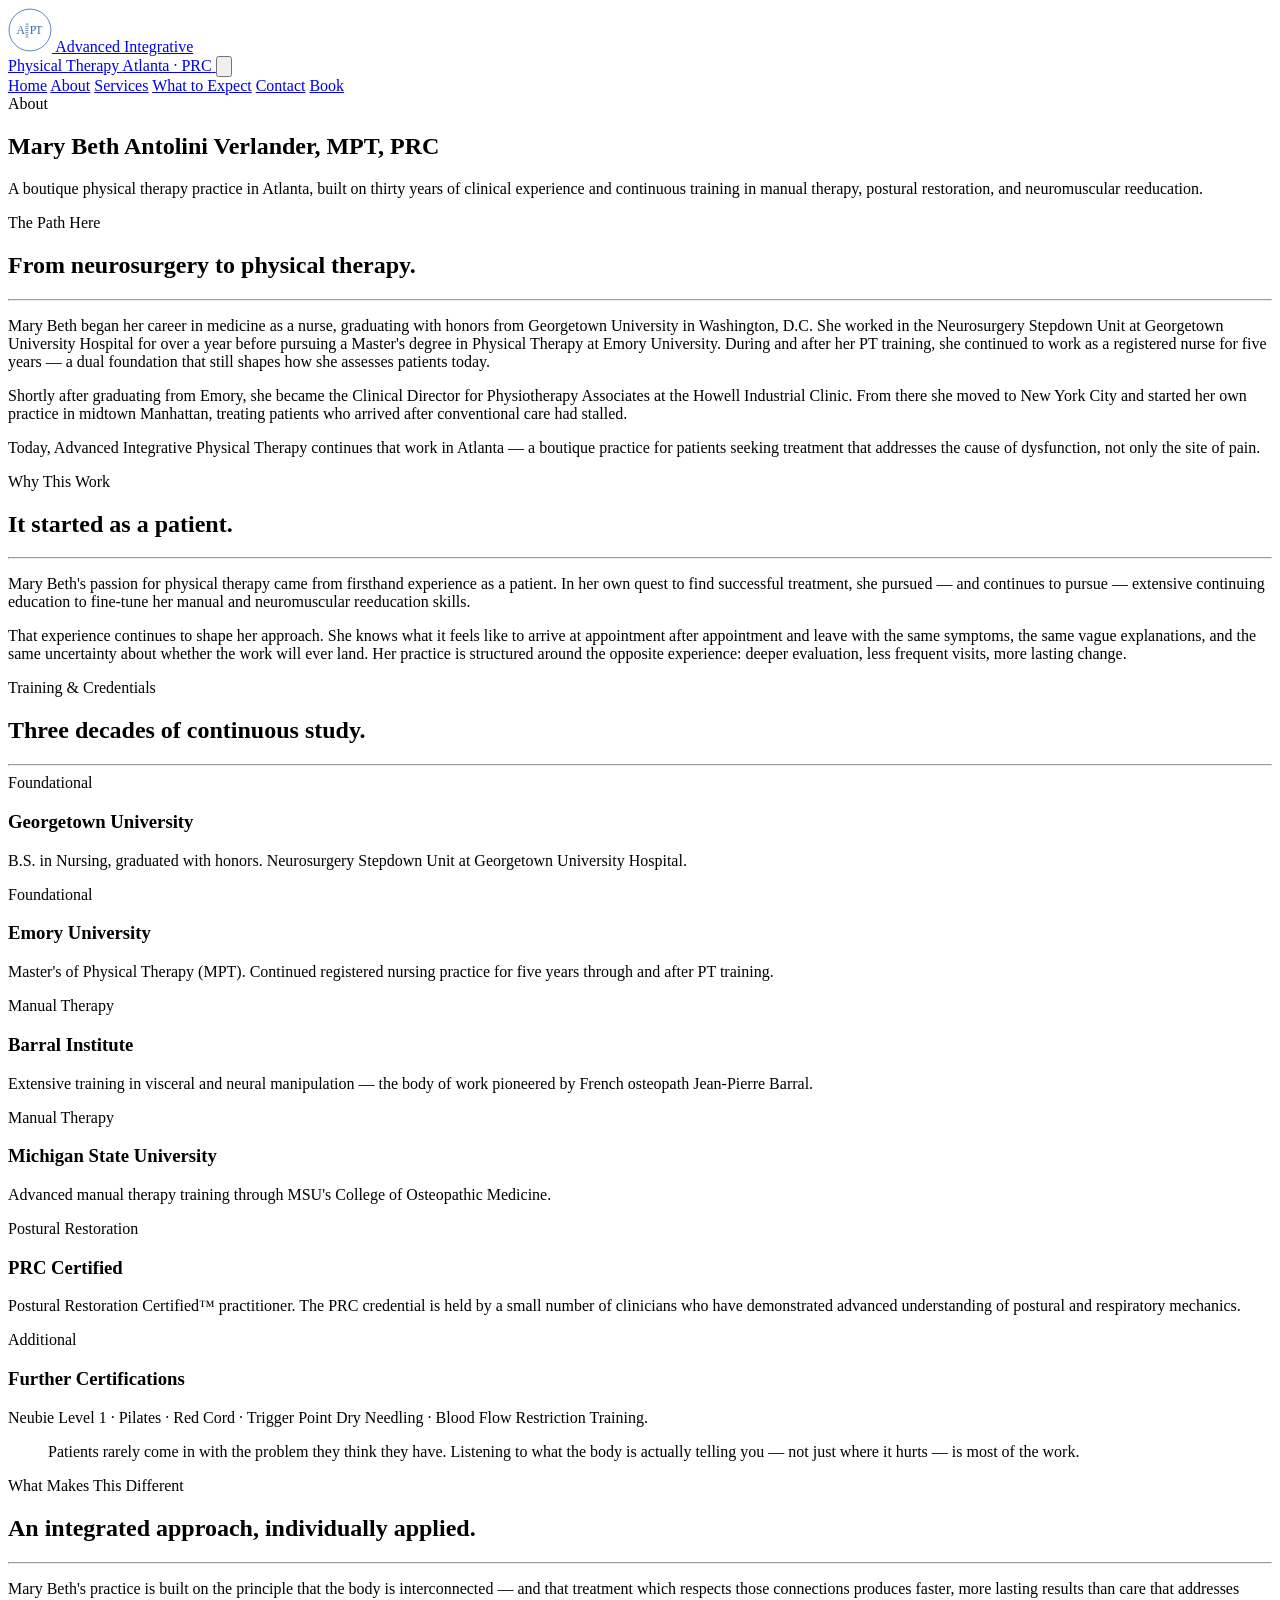
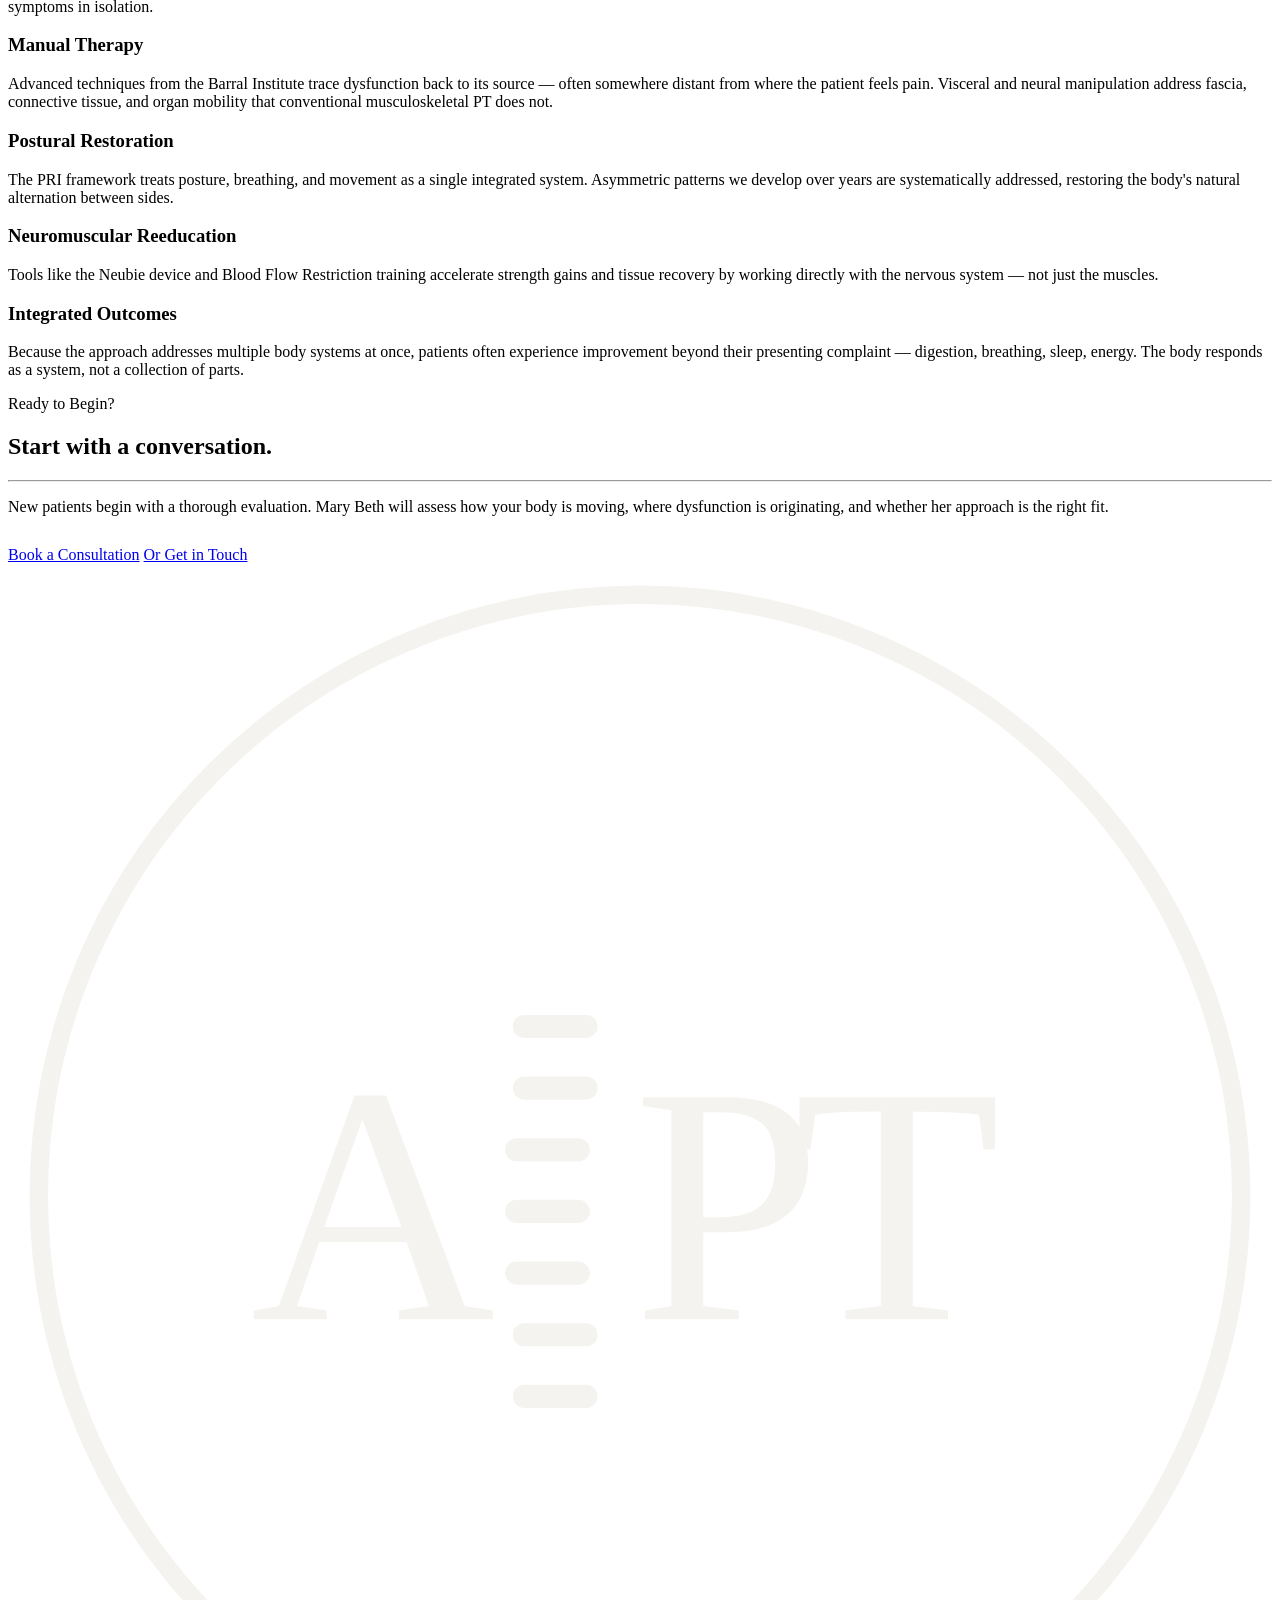
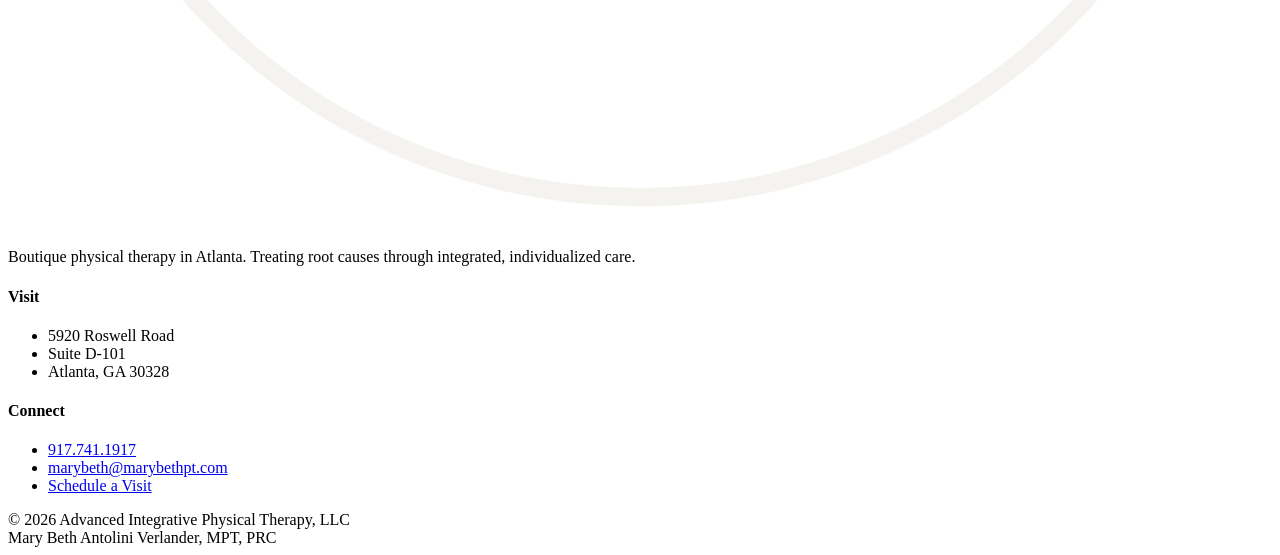
==== about.html @ 0714cc98 "Add files via upload" ====
<!DOCTYPE html>
<html lang="en">
<head>
<meta charset="UTF-8">
<meta name="viewport" content="width=device-width, initial-scale=1">
<title>About Mary Beth Antolini Verlander, MPT, PRC | Advanced Integrative Physical Therapy</title>
<meta name="description" content="Three decades of practice integrating manual therapy from the Barral Institute, Postural Restoration certification, and a foundation in neurosurgery nursing.">
<link rel="stylesheet" href="css/style.css">
<link rel="icon" type="image/svg+xml" href="images/favicon.svg">
</head>
<body>

<!-- ============ SHARED HEADER ============ -->
<header class="site-header">
  <div class="container">
    <a href="index.html" class="logo" aria-label="Advanced Integrative Physical Therapy — Home">
      <svg width="44" height="44" viewBox="0 0 82 82" xmlns="http://www.w3.org/2000/svg" aria-hidden="true">
        <circle cx="41" cy="41" r="39" fill="none" stroke="#3a6ea5" stroke-width="1.5"/>
        <text x="24" y="49" text-anchor="middle" font-family="Spectral, serif" font-size="22" font-weight="500" fill="#3a6ea5" letter-spacing="0.03em">A</text>
        <g stroke="#3a6ea5" stroke-width="1.5" stroke-linecap="round" fill="none">
          <line x1="33.5" y1="30" x2="37.5" y2="30"/>
          <line x1="33.5" y1="34" x2="37.5" y2="34"/>
          <line x1="33" y1="38" x2="37" y2="38"/>
          <line x1="33" y1="42" x2="37" y2="42"/>
          <line x1="33" y1="46" x2="37" y2="46"/>
          <line x1="33.5" y1="50" x2="37.5" y2="50"/>
          <line x1="33.5" y1="54" x2="37.5" y2="54"/>
        </g>
        <text x="47" y="49" text-anchor="middle" font-family="Spectral, serif" font-size="22" font-weight="500" fill="#3a6ea5" letter-spacing="0.03em">P</text>
        <text x="58" y="49" text-anchor="middle" font-family="Spectral, serif" font-size="22" font-weight="500" fill="#3a6ea5" letter-spacing="0.03em">T</text>
      </svg>
      <span class="logo-text">
        Advanced Integrative<br>Physical Therapy
        <span class="sub">Atlanta · PRC</span>
      </span>
    </a>
    <button class="mobile-nav-toggle" aria-label="Toggle menu">
      <svg viewBox="0 0 24 24" fill="none" stroke="currentColor" stroke-width="1.5"><path d="M4 7h16M4 12h16M4 17h16"/></svg>
    </button>
    <nav class="site-nav">
      <a href="index.html">Home</a>
      <a href="about.html" class="current">About</a>
      <a href="services.html">Services</a>
      <a href="what-to-expect.html">What to Expect</a>
      <a href="contact.html">Contact</a>
      <a href="#" class="btn-book">Book</a>
    </nav>
  </div>
</header>
<!-- ============ END HEADER ============ -->

<main>

  <!-- PAGE HEADER -->
  <section class="page-header">
    <div class="container">
      <span class="eyebrow">About</span>
      <h1>Mary Beth Antolini Verlander, MPT, PRC</h1>
      <p class="lede">A boutique physical therapy practice in Atlanta, built on thirty years of clinical experience and continuous training in manual therapy, postural restoration, and neuromuscular reeducation.</p>
    </div>
  </section>

  <!-- THE STORY -->
  <section>
    <div class="container">
      <div class="two-col-narrow reveal">
        <div>
          <span class="eyebrow">The Path Here</span>
          <h2>From neurosurgery to physical therapy.</h2>
          <hr class="rule">
        </div>
        <div>
          <p>Mary Beth began her career in medicine as a nurse, graduating with honors from Georgetown University in Washington, D.C. She worked in the Neurosurgery Stepdown Unit at Georgetown University Hospital for over a year before pursuing a Master's degree in Physical Therapy at Emory University. During and after her PT training, she continued to work as a registered nurse for five years — a dual foundation that still shapes how she assesses patients today.</p>
          <p>Shortly after graduating from Emory, she became the Clinical Director for Physiotherapy Associates at the Howell Industrial Clinic. From there she moved to New York City and started her own practice in midtown Manhattan, treating patients who arrived after conventional care had stalled.</p>
          <p>Today, Advanced Integrative Physical Therapy continues that work in Atlanta — a boutique practice for patients seeking treatment that addresses the cause of dysfunction, not only the site of pain.</p>
        </div>
      </div>
    </div>
  </section>

  <!-- WHY THIS PRACTICE -->
  <section class="section-warm">
    <div class="container">
      <div class="two-col-narrow reveal">
        <div>
          <span class="eyebrow">Why This Work</span>
          <h2>It started as a patient.</h2>
          <hr class="rule">
        </div>
        <div>
          <p>Mary Beth's passion for physical therapy came from firsthand experience as a patient. In her own quest to find successful treatment, she pursued — and continues to pursue — extensive continuing education to fine-tune her manual and neuromuscular reeducation skills.</p>
          <p>That experience continues to shape her approach. She knows what it feels like to arrive at appointment after appointment and leave with the same symptoms, the same vague explanations, and the same uncertainty about whether the work will ever land. Her practice is structured around the opposite experience: deeper evaluation, less frequent visits, more lasting change.</p>
        </div>
      </div>
    </div>
  </section>

  <!-- TRAINING & CREDENTIALS -->
  <section>
    <div class="container">
      <div class="section-header reveal">
        <span class="eyebrow">Training &amp; Credentials</span>
        <h2>Three decades of continuous study.</h2>
        <hr class="rule rule-center">
      </div>

      <div class="cards-grid">
        <div class="card reveal">
          <span class="eyebrow">Foundational</span>
          <h3>Georgetown University</h3>
          <p>B.S. in Nursing, graduated with honors. Neurosurgery Stepdown Unit at Georgetown University Hospital.</p>
        </div>
        <div class="card reveal">
          <span class="eyebrow">Foundational</span>
          <h3>Emory University</h3>
          <p>Master's of Physical Therapy (MPT). Continued registered nursing practice for five years through and after PT training.</p>
        </div>
        <div class="card reveal">
          <span class="eyebrow">Manual Therapy</span>
          <h3>Barral Institute</h3>
          <p>Extensive training in visceral and neural manipulation — the body of work pioneered by French osteopath Jean-Pierre Barral.</p>
        </div>
        <div class="card reveal">
          <span class="eyebrow">Manual Therapy</span>
          <h3>Michigan State University</h3>
          <p>Advanced manual therapy training through MSU's College of Osteopathic Medicine.</p>
        </div>
        <div class="card reveal">
          <span class="eyebrow">Postural Restoration</span>
          <h3>PRC Certified</h3>
          <p>Postural Restoration Certified™ practitioner. The PRC credential is held by a small number of clinicians who have demonstrated advanced understanding of postural and respiratory mechanics.</p>
        </div>
        <div class="card reveal">
          <span class="eyebrow">Additional</span>
          <h3>Further Certifications</h3>
          <p>Neubie Level 1 · Pilates · Red Cord · Trigger Point Dry Needling · Blood Flow Restriction Training.</p>
        </div>
      </div>
    </div>
  </section>

  <!-- PHILOSOPHY -->
  <section class="section-dark">
    <div class="container">
      <blockquote class="pull-quote reveal">
        Patients rarely come in with the problem they think they have. Listening to what the body is actually telling you — not just where it hurts — is most of the work.
      </blockquote>
    </div>
  </section>

  <!-- WHAT MAKES THIS DIFFERENT -->
  <section>
    <div class="container">
      <div class="section-header reveal">
        <span class="eyebrow">What Makes This Different</span>
        <h2>An integrated approach, individually applied.</h2>
        <hr class="rule rule-center">
        <p>Mary Beth's practice is built on the principle that the body is interconnected — and that treatment which respects those connections produces faster, more lasting results than care that addresses symptoms in isolation.</p>
      </div>

      <div class="cards-grid">
        <div class="card reveal">
          <h3>Manual Therapy</h3>
          <p>Advanced techniques from the Barral Institute trace dysfunction back to its source — often somewhere distant from where the patient feels pain. Visceral and neural manipulation address fascia, connective tissue, and organ mobility that conventional musculoskeletal PT does not.</p>
        </div>
        <div class="card reveal">
          <h3>Postural Restoration</h3>
          <p>The PRI framework treats posture, breathing, and movement as a single integrated system. Asymmetric patterns we develop over years are systematically addressed, restoring the body's natural alternation between sides.</p>
        </div>
        <div class="card reveal">
          <h3>Neuromuscular Reeducation</h3>
          <p>Tools like the Neubie device and Blood Flow Restriction training accelerate strength gains and tissue recovery by working directly with the nervous system — not just the muscles.</p>
        </div>
        <div class="card reveal">
          <h3>Integrated Outcomes</h3>
          <p>Because the approach addresses multiple body systems at once, patients often experience improvement beyond their presenting complaint — digestion, breathing, sleep, energy. The body responds as a system, not a collection of parts.</p>
        </div>
      </div>
    </div>
  </section>

  <!-- CTA -->
  <section class="section-warm">
    <div class="container">
      <div class="section-header reveal">
        <span class="eyebrow">Ready to Begin?</span>
        <h2>Start with a conversation.</h2>
        <hr class="rule rule-center">
        <p>New patients begin with a thorough evaluation. Mary Beth will assess how your body is moving, where dysfunction is originating, and whether her approach is the right fit.</p>
        <div class="hero-actions" style="justify-content: center; margin-top: 30px;">
          <a href="#" class="btn-primary">Book a Consultation</a>
          <a href="contact.html" class="btn-secondary">Or Get in Touch</a>
        </div>
      </div>
    </div>
  </section>

</main>

<!-- ============ SHARED FOOTER ============ -->
<footer class="site-footer">
  <div class="container">
    <div class="footer-grid">
      <div class="footer-brand">
        <div class="seal">
          <svg viewBox="0 0 82 82" xmlns="http://www.w3.org/2000/svg" aria-hidden="true">
            <circle cx="41" cy="41" r="39" fill="none" stroke="#f5f3ef" stroke-width="1.2"/>
            <text x="24" y="49" text-anchor="middle" font-family="Spectral, serif" font-size="22" font-weight="500" fill="#f5f3ef" letter-spacing="0.03em">A</text>
            <g stroke="#f5f3ef" stroke-width="1.5" stroke-linecap="round" fill="none">
              <line x1="33.5" y1="30" x2="37.5" y2="30"/>
              <line x1="33.5" y1="34" x2="37.5" y2="34"/>
              <line x1="33" y1="38" x2="37" y2="38"/>
              <line x1="33" y1="42" x2="37" y2="42"/>
              <line x1="33" y1="46" x2="37" y2="46"/>
              <line x1="33.5" y1="50" x2="37.5" y2="50"/>
              <line x1="33.5" y1="54" x2="37.5" y2="54"/>
            </g>
            <text x="47" y="49" text-anchor="middle" font-family="Spectral, serif" font-size="22" font-weight="500" fill="#f5f3ef" letter-spacing="0.03em">P</text>
            <text x="58" y="49" text-anchor="middle" font-family="Spectral, serif" font-size="22" font-weight="500" fill="#f5f3ef" letter-spacing="0.03em">T</text>
          </svg>
        </div>
        <p>Boutique physical therapy in Atlanta. Treating root causes through integrated, individualized care.</p>
      </div>
      <div>
        <h4>Visit</h4>
        <ul>
          <li>5920 Roswell Road</li>
          <li>Suite D-101</li>
          <li>Atlanta, GA 30328</li>
        </ul>
      </div>
      <div>
        <h4>Connect</h4>
        <ul>
          <li><a href="tel:9177411917">917.741.1917</a></li>
          <li><a href="mailto:marybeth@marybethpt.com">marybeth@marybethpt.com</a></li>
          <li><a href="contact.html">Schedule a Visit</a></li>
        </ul>
      </div>
    </div>
    <div class="footer-bottom">
      <div>© <span id="year"></span> Advanced Integrative Physical Therapy, LLC</div>
      <div>Mary Beth Antolini Verlander, MPT, PRC</div>
    </div>
  </div>
</footer>
<!-- ============ END FOOTER ============ -->

<script>document.getElementById('year').textContent = new Date().getFullYear();</script>
<script src="js/main.js"></script>
</body>
</html>
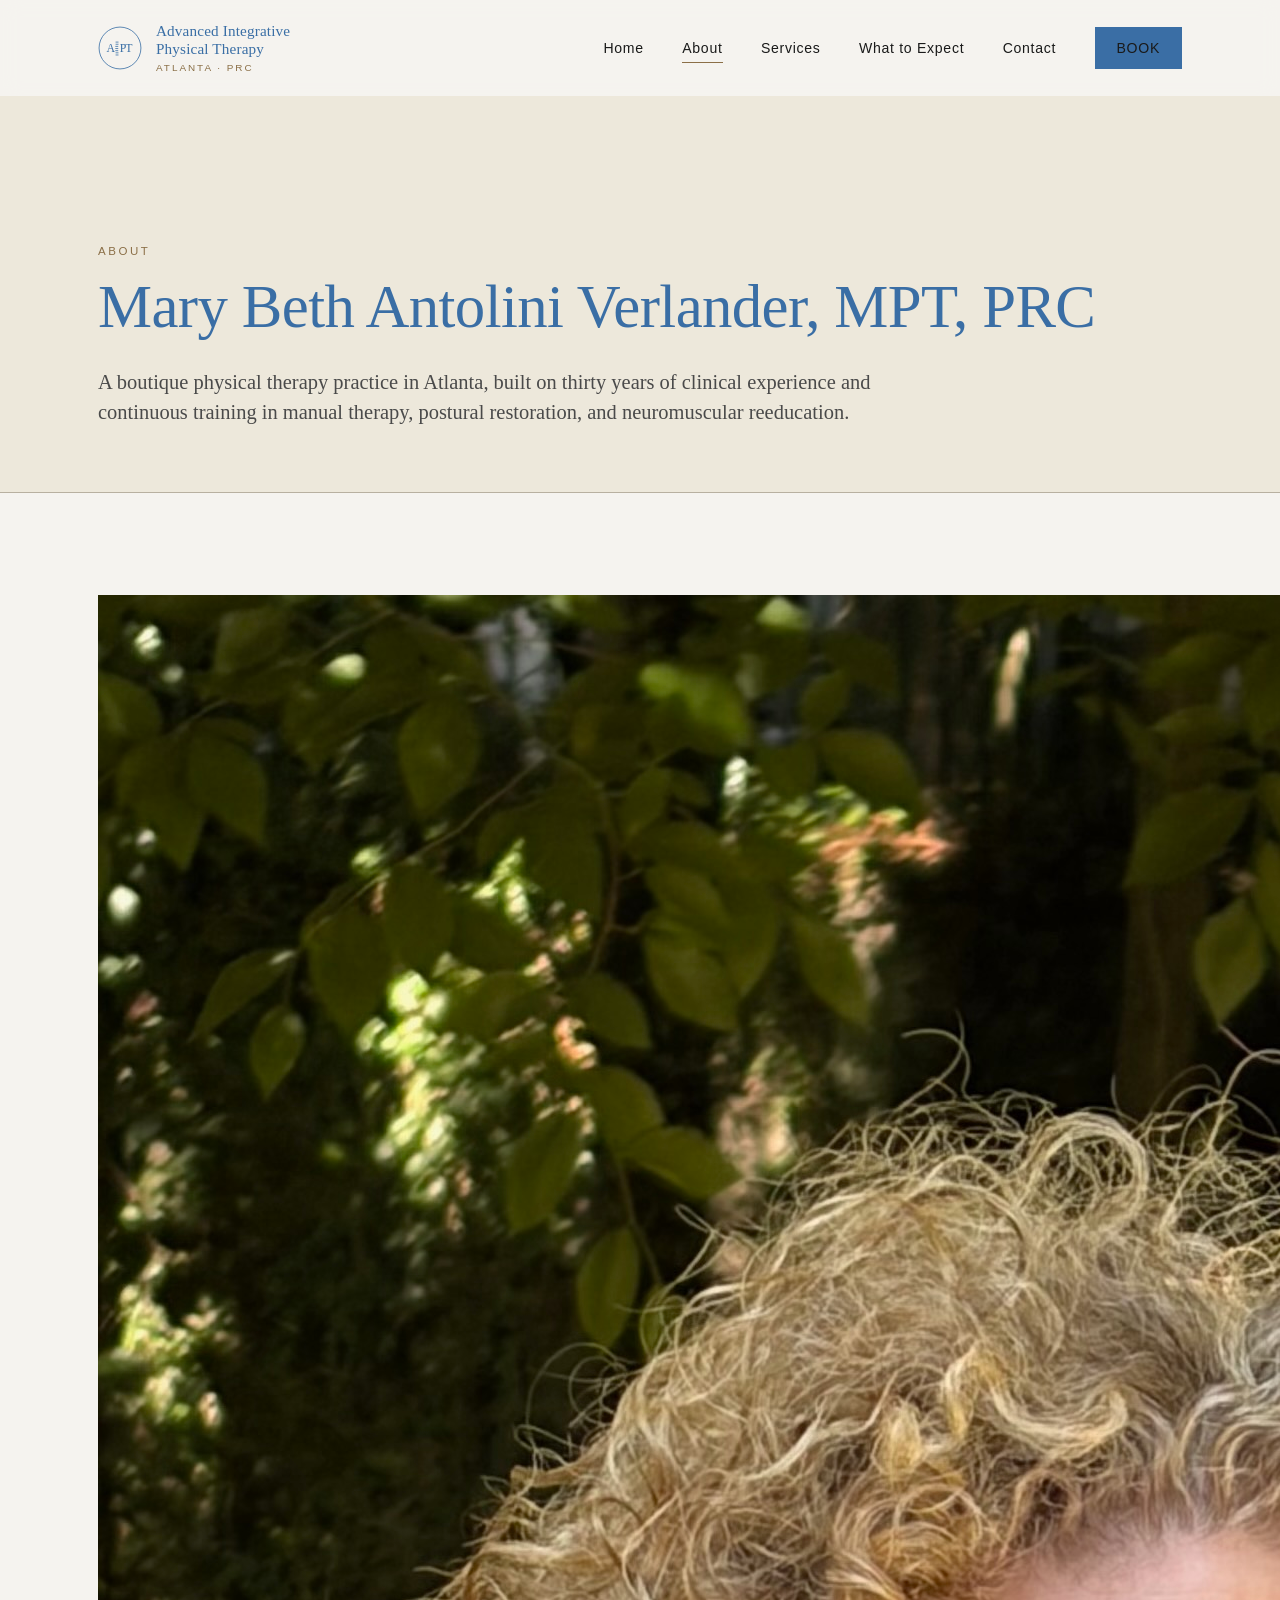
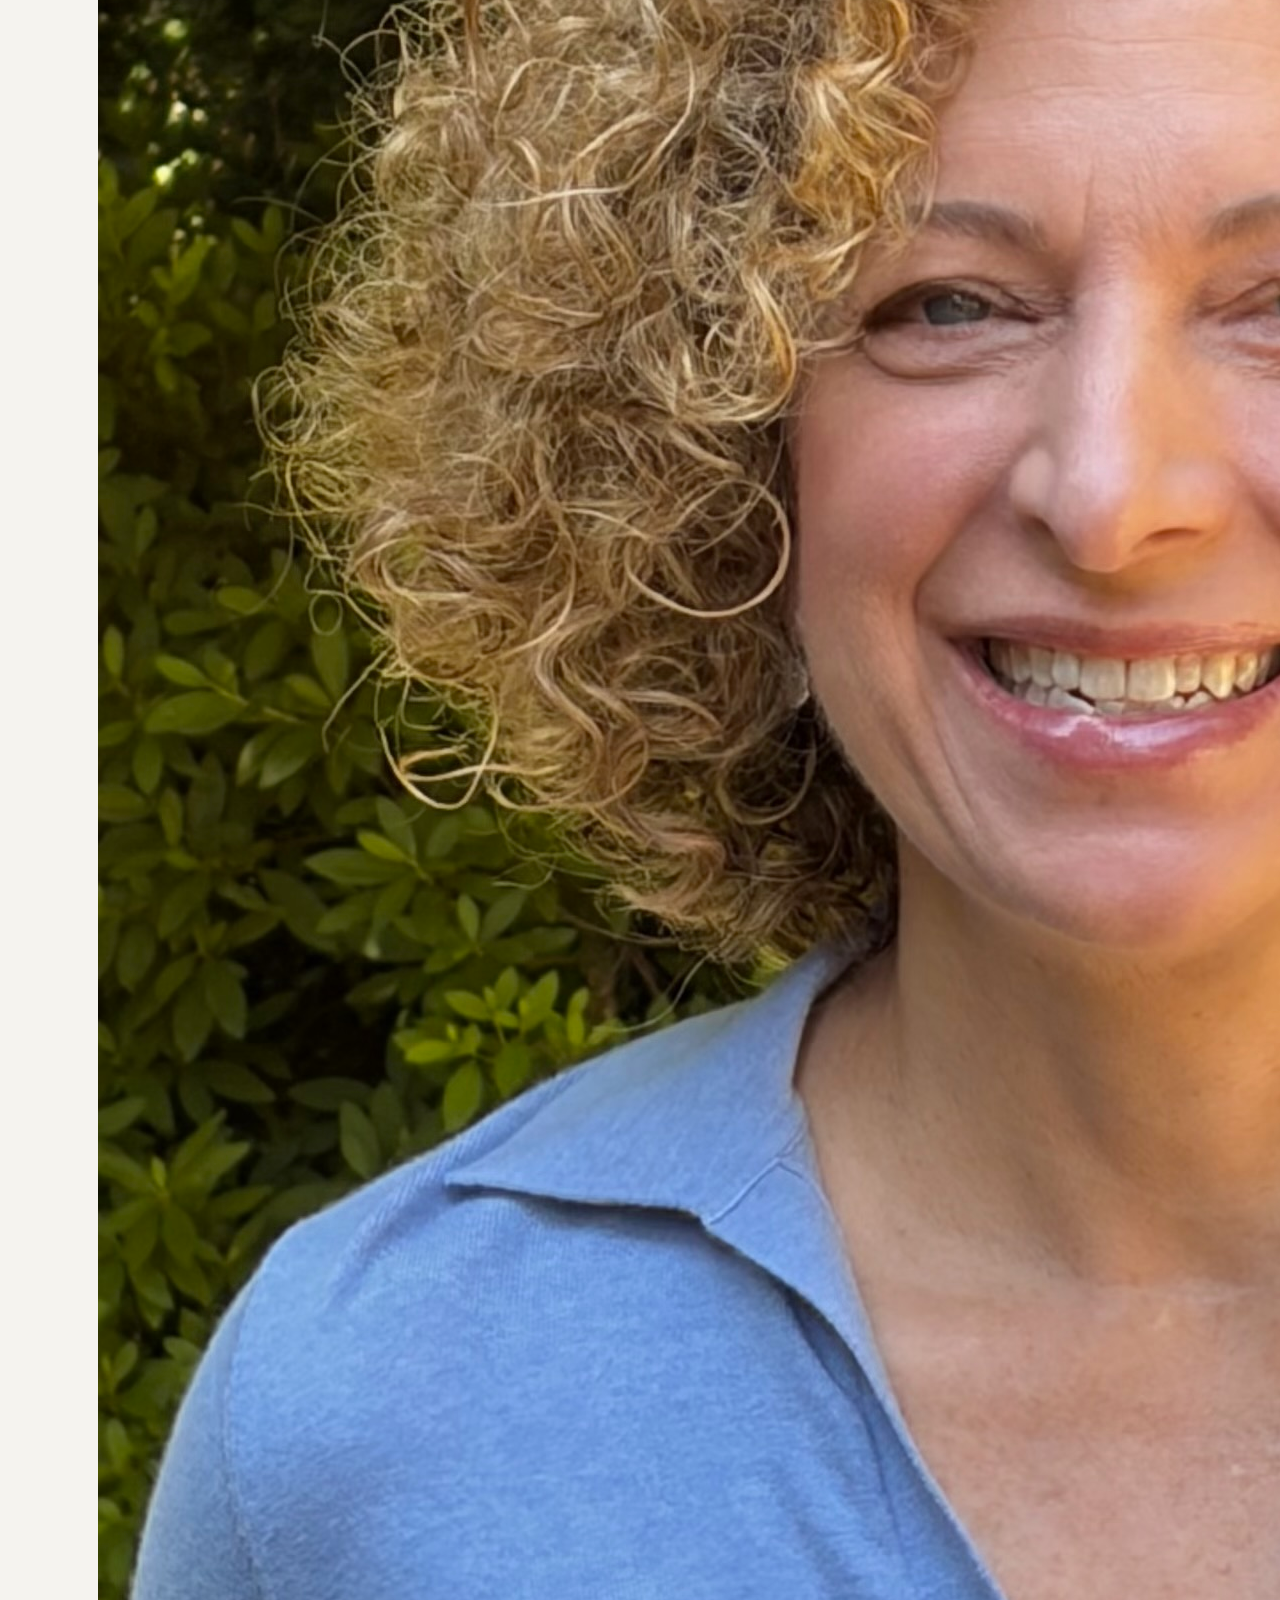
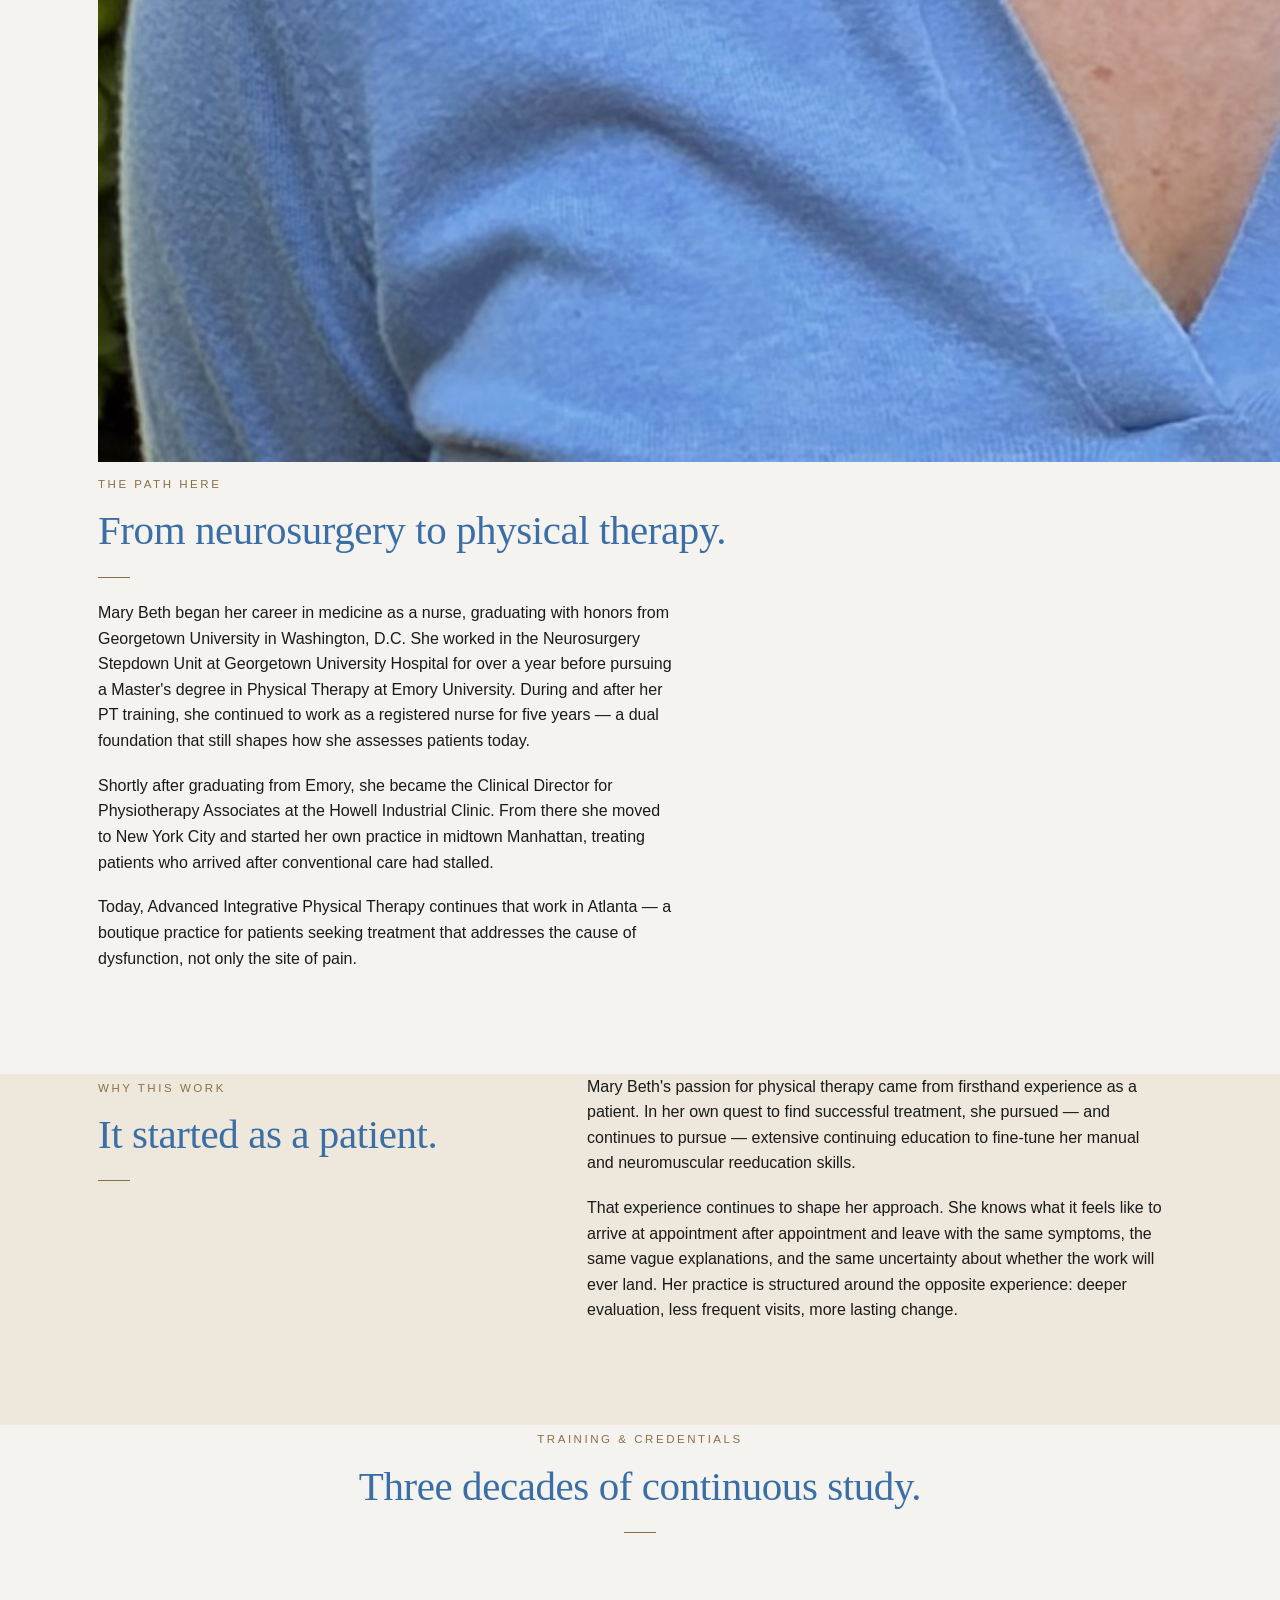
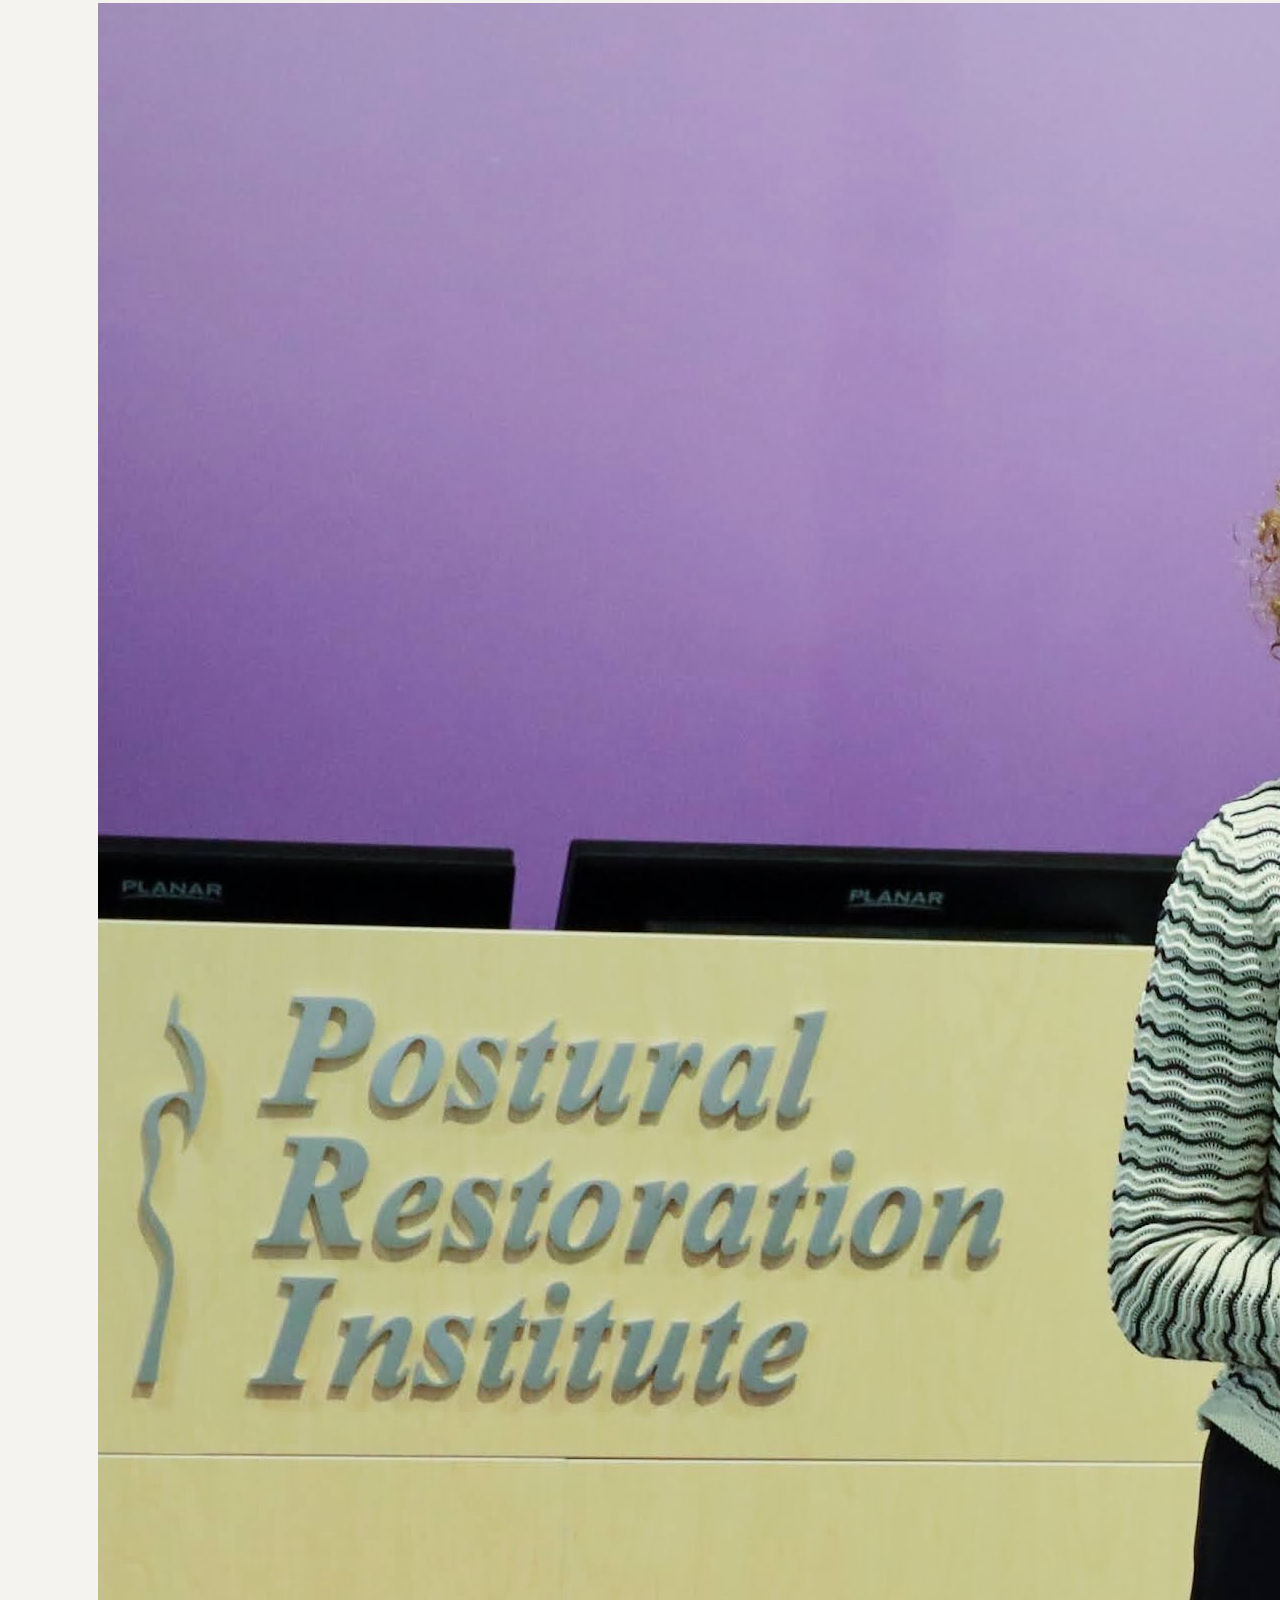
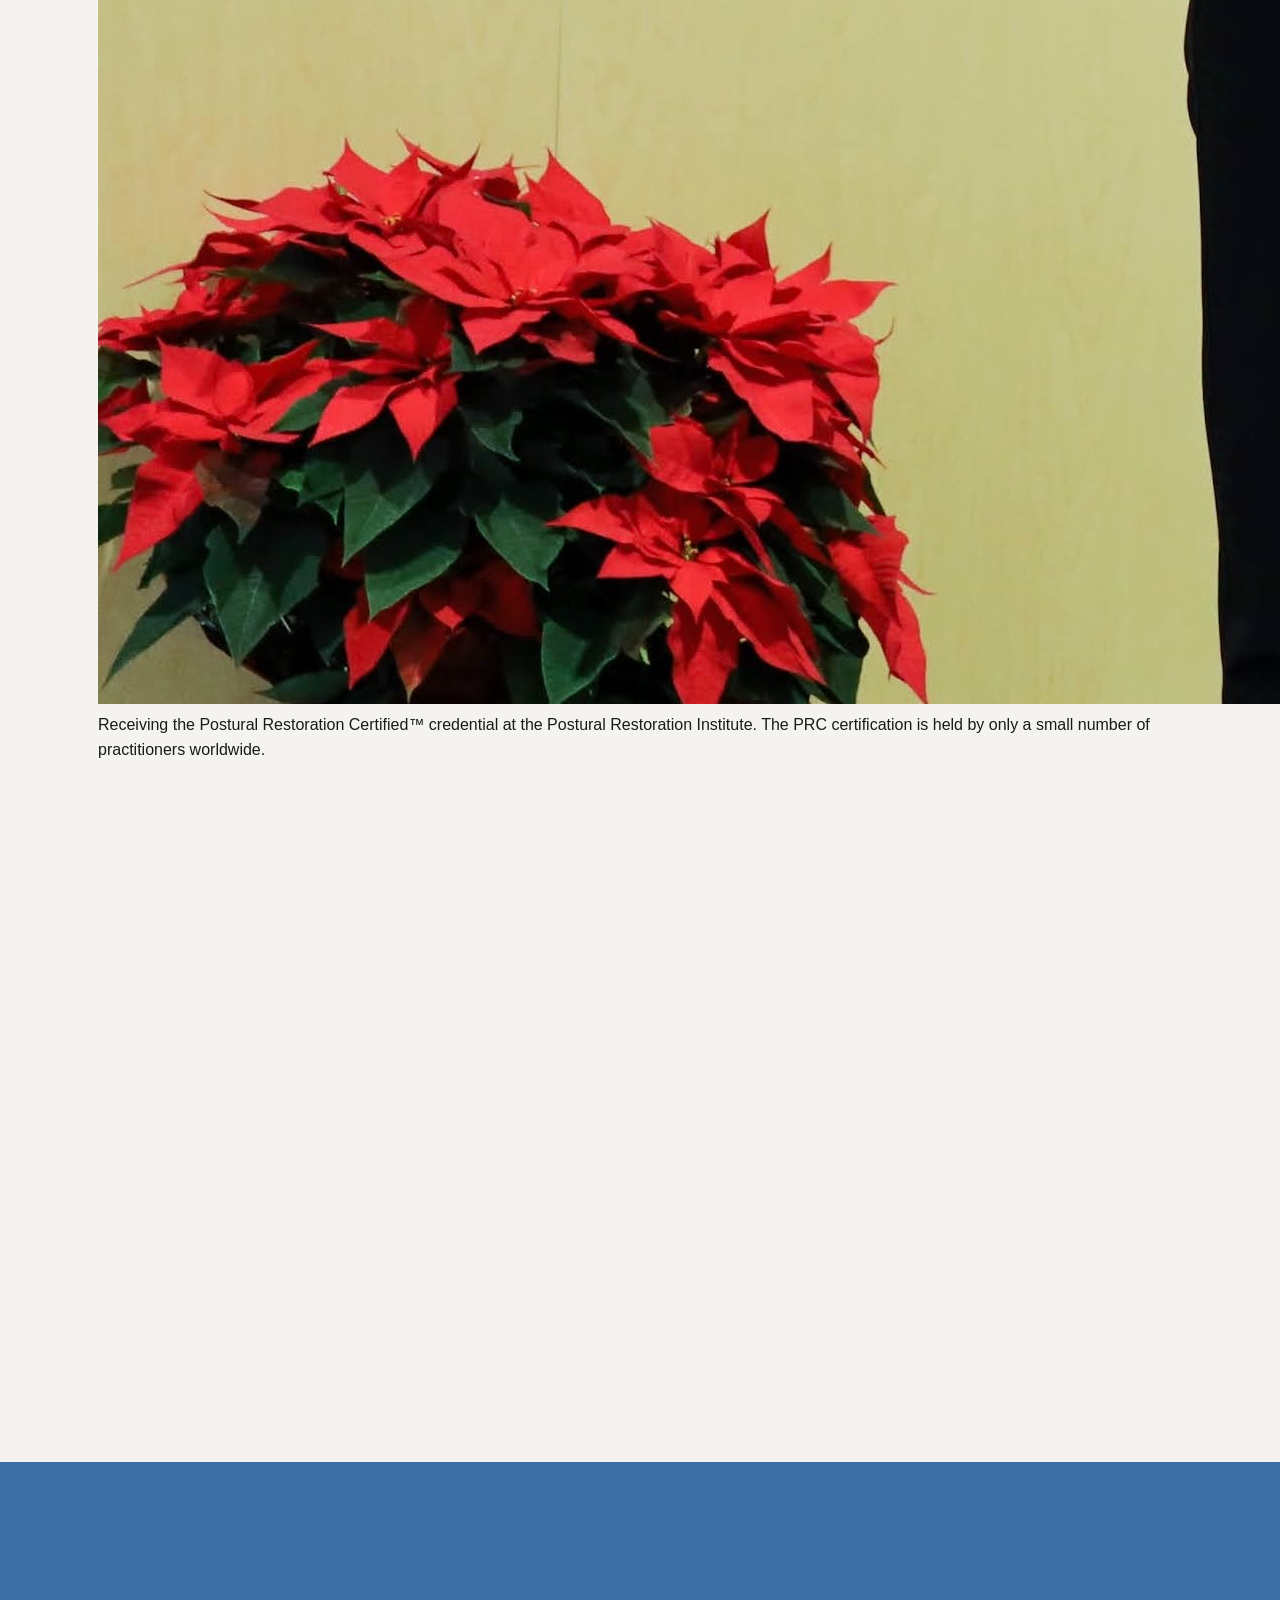
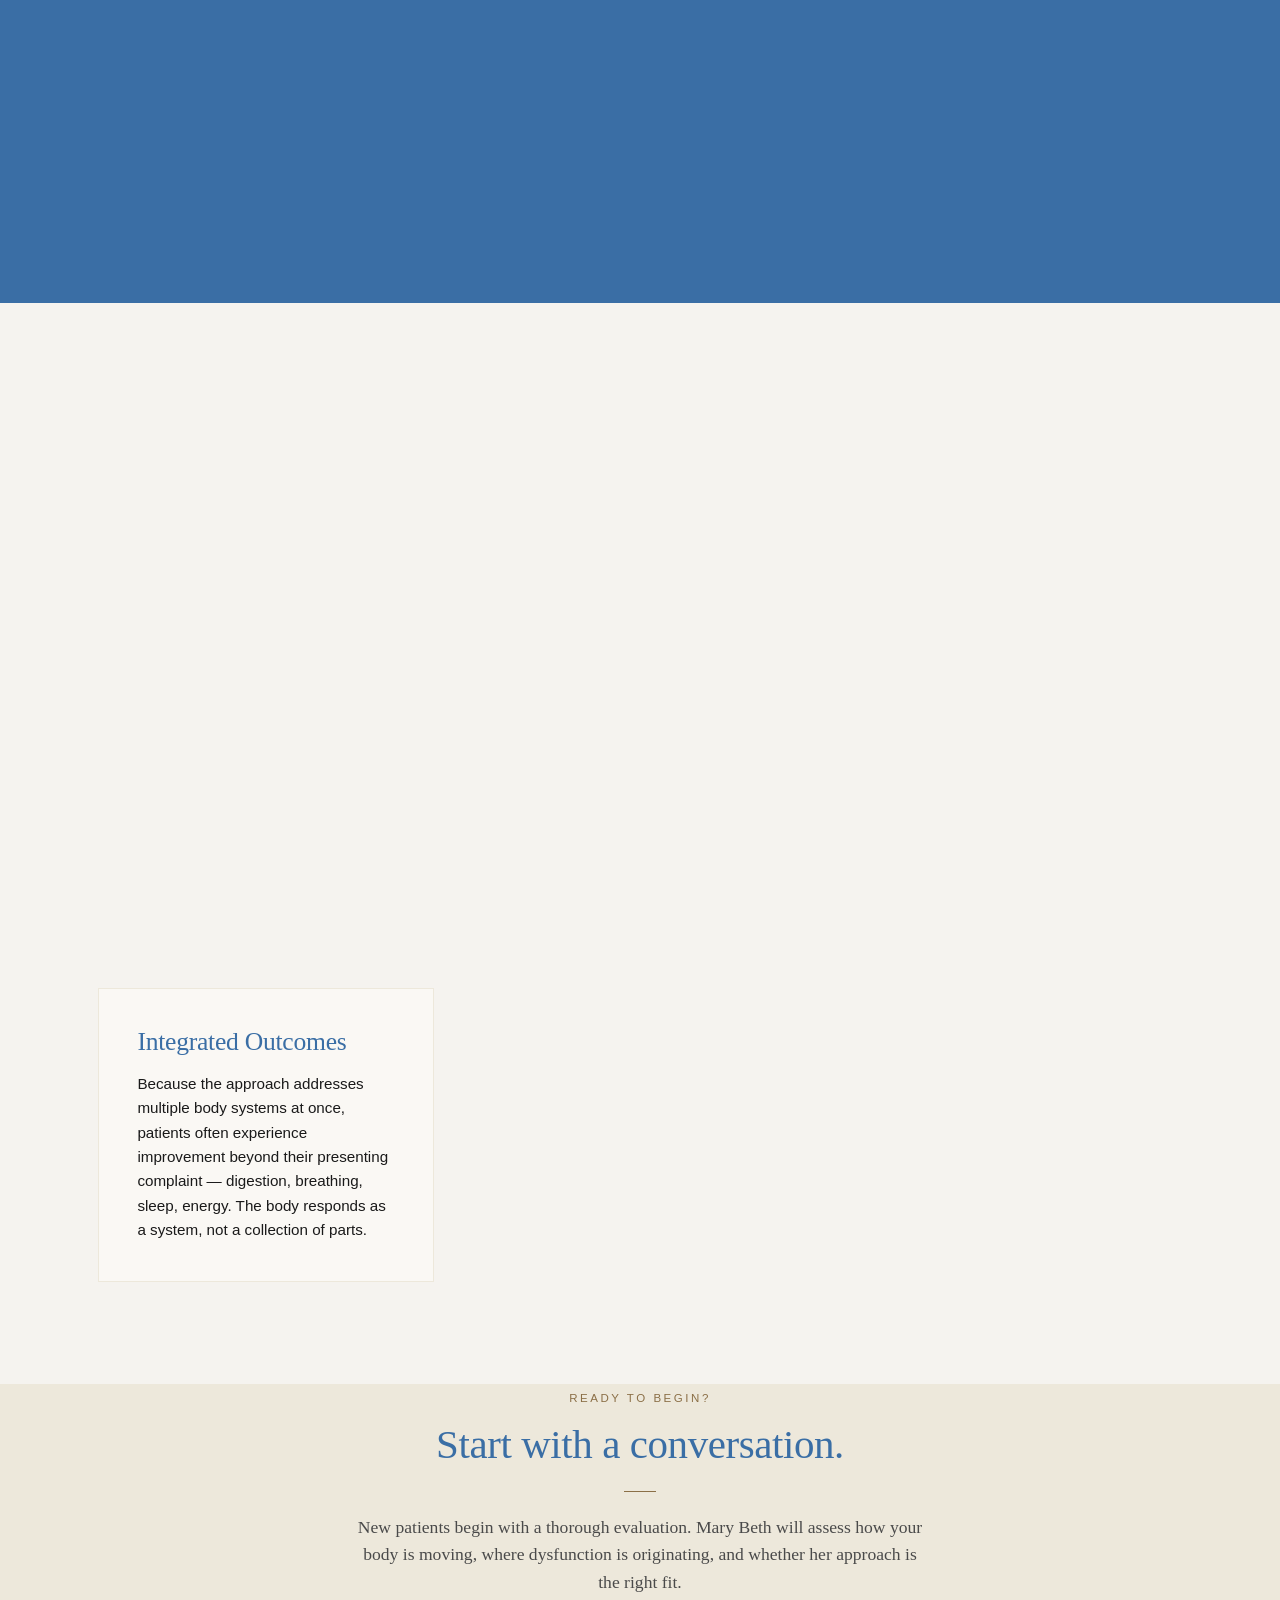
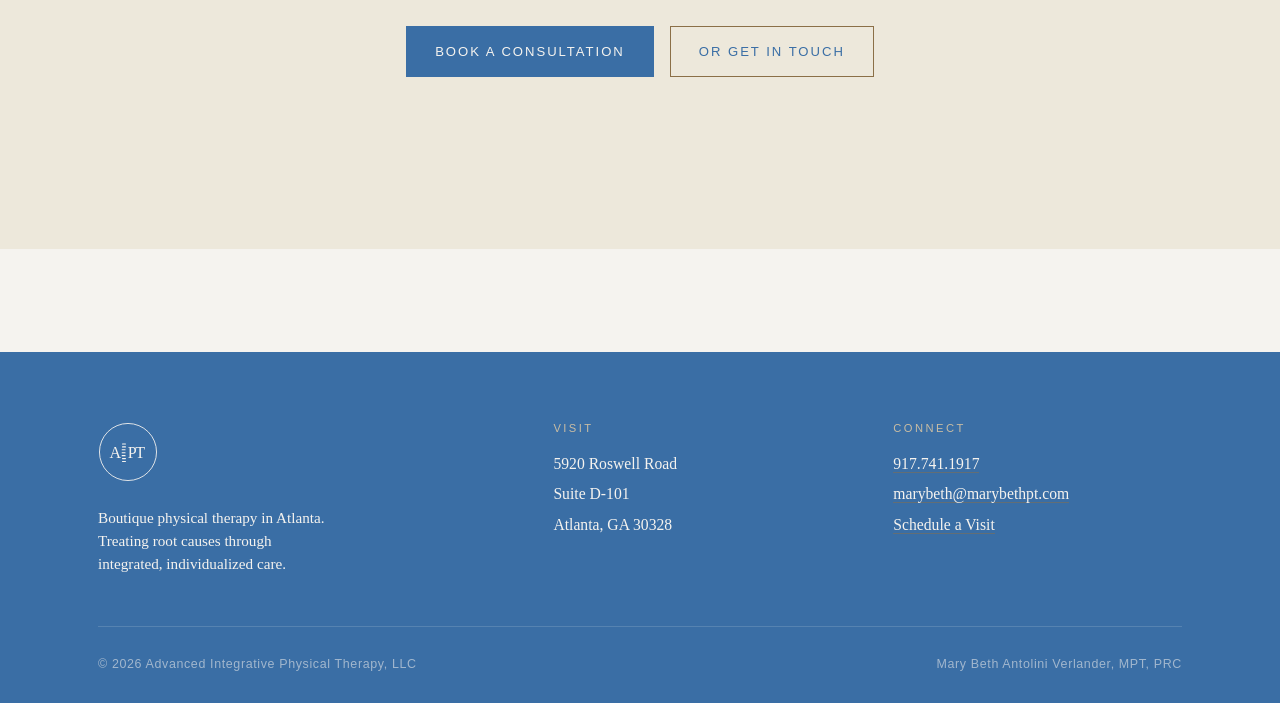
==== commit b2243df2: "Update about.html" ====
--- a/about.html
+++ b/about.html
@@ -63,13 +63,14 @@
   <!-- THE STORY -->
   <section>
     <div class="container">
-      <div class="two-col-narrow reveal">
-        <div>
+      <div class="story-grid reveal">
+        <figure class="story-portrait">
+          <img src="images/mary-beth-portrait.jpg" alt="Mary Beth Antolini Verlander, MPT, PRC — portrait" loading="lazy">
+        </figure>
+        <div class="story-text">
           <span class="eyebrow">The Path Here</span>
           <h2>From neurosurgery to physical therapy.</h2>
           <hr class="rule">
-        </div>
-        <div>
           <p>Mary Beth began her career in medicine as a nurse, graduating with honors from Georgetown University in Washington, D.C. She worked in the Neurosurgery Stepdown Unit at Georgetown University Hospital for over a year before pursuing a Master's degree in Physical Therapy at Emory University. During and after her PT training, she continued to work as a registered nurse for five years — a dual foundation that still shapes how she assesses patients today.</p>
           <p>Shortly after graduating from Emory, she became the Clinical Director for Physiotherapy Associates at the Howell Industrial Clinic. From there she moved to New York City and started her own practice in midtown Manhattan, treating patients who arrived after conventional care had stalled.</p>
           <p>Today, Advanced Integrative Physical Therapy continues that work in Atlanta — a boutique practice for patients seeking treatment that addresses the cause of dysfunction, not only the site of pain.</p>
@@ -103,6 +104,11 @@
         <h2>Three decades of continuous study.</h2>
         <hr class="rule rule-center">
       </div>
+
+      <figure class="feature-image reveal">
+        <img src="images/mary-beth-prc-certification.jpg" alt="Mary Beth Antolini Verlander receiving her Postural Restoration Certified credential at the Postural Restoration Institute" loading="lazy">
+        <figcaption>Receiving the Postural Restoration Certified&trade; credential at the Postural Restoration Institute. The PRC certification is held by only a small number of practitioners worldwide.</figcaption>
+      </figure>
 
       <div class="cards-grid">
         <div class="card reveal">
--- a/css/style.css
+++ b/css/style.css
@@ -0,0 +1,833 @@
+/* =============================================================================
+   ADVANCED INTEGRATIVE PHYSICAL THERAPY
+   Shared site stylesheet
+   ============================================================================= */
+
+@import url('https://fonts.googleapis.com/css2?family=Spectral:ital,wght@0,300;0,400;0,500;0,600;1,300;1,400&family=Inter:wght@300;400;500;600&display=swap');
+
+:root {
+  /* Brand palette — cornflower blue with cream and bronze accents */
+  --cream: #f5f3ef;
+  --cream-soft: #faf8f4;
+  --cream-warm: #ede8db;
+  --primary: #3a6ea5;         /* Cornflower — primary brand color */
+  --primary-dark: #2c5282;    /* Deeper cornflower for emphasis */
+  --primary-soft: #6e96be;    /* Mid-tone for secondary text */
+  --primary-pale: #c8d8ea;    /* Pale tint for backgrounds & dividers */
+  --bronze: #8b6f47;
+  --bronze-light: #c9bda4;
+  --ink: #1a1a1a;
+  --charcoal: #4a4a4a;
+  --muted: #6b665c;
+  --rule: #b8b0a0;
+
+  /* Legacy aliases — kept so existing component CSS keeps working */
+  --forest: var(--primary);
+  --forest-soft: var(--primary-soft);
+  --forest-pale: var(--primary-pale);
+  --cornflower: var(--primary);
+
+  /* Type */
+  --serif: 'Spectral', 'Cormorant Garamond', Georgia, serif;
+  --sans: 'Inter', -apple-system, BlinkMacSystemFont, sans-serif;
+
+  /* Spacing */
+  --max-width: 1180px;
+  --section-pad: clamp(60px, 8vw, 120px);
+}
+
+* { box-sizing: border-box; margin: 0; padding: 0; }
+
+html {
+  scroll-behavior: smooth;
+  scroll-padding-top: 90px;
+}
+
+body {
+  font-family: var(--sans);
+  font-size: 16px;
+  line-height: 1.6;
+  color: var(--ink);
+  background: var(--cream);
+  -webkit-font-smoothing: antialiased;
+  -moz-osx-font-smoothing: grayscale;
+}
+
+/* Typography ============================================================== */
+
+h1, h2, h3, h4 {
+  font-family: var(--serif);
+  font-weight: 400;
+  color: var(--forest);
+  letter-spacing: -0.01em;
+  line-height: 1.15;
+}
+
+h1 {
+  font-size: clamp(2.4rem, 5vw, 3.8rem);
+  font-weight: 300;
+}
+
+h2 {
+  font-size: clamp(1.8rem, 3.2vw, 2.6rem);
+  font-weight: 400;
+}
+
+h3 {
+  font-size: clamp(1.3rem, 2vw, 1.6rem);
+  font-weight: 500;
+}
+
+h4 {
+  font-size: 1.1rem;
+  font-weight: 500;
+}
+
+p { margin-bottom: 1.2em; max-width: 65ch; }
+p:last-child { margin-bottom: 0; }
+
+em { font-style: italic; }
+
+a {
+  color: var(--forest);
+  text-decoration: none;
+  border-bottom: 1px solid var(--bronze-light);
+  transition: border-color 0.2s ease, color 0.2s ease;
+}
+
+a:hover { border-color: var(--bronze); color: var(--bronze); }
+
+/* Eyebrow / small caps labels — Inter, bronze, letter-spaced */
+.eyebrow {
+  font-family: var(--sans);
+  font-size: 0.72rem;
+  font-weight: 500;
+  letter-spacing: 0.22em;
+  text-transform: uppercase;
+  color: var(--bronze);
+  margin-bottom: 1.2em;
+  display: inline-block;
+}
+
+/* Bronze hairline divider */
+.rule {
+  width: 32px;
+  height: 1px;
+  background: var(--bronze);
+  margin: 1.4em 0;
+  border: 0;
+}
+
+.rule-center { margin-left: auto; margin-right: auto; }
+
+/* Layout ================================================================== */
+
+.container {
+  width: 100%;
+  max-width: var(--max-width);
+  margin: 0 auto;
+  padding: 0 clamp(24px, 5vw, 48px);
+}
+
+section {
+  padding: var(--section-pad) 0;
+}
+
+/* Avoid doubled padding when two content sections meet, but page-header
+   should still let the following section have full top padding so content
+   doesn't sit flush against the divider. */
+section + section { padding-top: 0; }
+.page-header + section { padding-top: var(--section-pad); }
+
+/* Header / Navigation ===================================================== */
+
+.site-header {
+  background: var(--cream);
+  padding: 22px 0;
+  border-bottom: 1px solid var(--cream-warm);
+  position: sticky;
+  top: 0;
+  z-index: 100;
+  backdrop-filter: blur(10px);
+  background: rgba(245, 243, 239, 0.92);
+}
+
+.site-header .container {
+  display: flex;
+  align-items: center;
+  justify-content: space-between;
+}
+
+.site-header .logo {
+  display: flex;
+  align-items: center;
+  gap: 14px;
+  border: 0;
+  color: var(--forest);
+}
+
+.site-header .logo:hover { color: var(--bronze); }
+.site-header .logo:hover svg circle { stroke: var(--bronze); }
+.site-header .logo:hover svg text { fill: var(--bronze); }
+.site-header .logo:hover svg line { stroke: var(--bronze); }
+.site-header .logo svg circle,
+.site-header .logo svg text,
+.site-header .logo svg line { transition: all 0.2s ease; }
+
+.site-header .logo-text {
+  font-family: var(--serif);
+  font-size: 0.95rem;
+  font-weight: 500;
+  line-height: 1.2;
+  letter-spacing: 0.01em;
+}
+
+.site-header .logo-text .sub {
+  display: block;
+  font-family: var(--sans);
+  font-size: 0.62rem;
+  letter-spacing: 0.2em;
+  text-transform: uppercase;
+  color: var(--bronze);
+  font-weight: 500;
+  margin-top: 4px;
+}
+
+.site-nav {
+  display: flex;
+  align-items: center;
+  gap: clamp(20px, 3vw, 40px);
+}
+
+.site-nav a {
+  font-family: var(--sans);
+  font-size: 0.88rem;
+  font-weight: 500;
+  letter-spacing: 0.05em;
+  color: var(--ink);
+  border: 0;
+  position: relative;
+}
+
+.site-nav a::after {
+  content: '';
+  position: absolute;
+  bottom: -4px;
+  left: 0;
+  right: 0;
+  height: 1px;
+  background: var(--bronze);
+  transform: scaleX(0);
+  transform-origin: left;
+  transition: transform 0.25s ease;
+}
+
+.site-nav a:hover::after,
+.site-nav a.current::after {
+  transform: scaleX(1);
+}
+
+.site-nav a:hover { color: var(--ink); }
+
+.btn-book {
+  display: inline-block;
+  font-family: var(--sans);
+  font-size: 0.82rem;
+  font-weight: 500;
+  letter-spacing: 0.15em;
+  text-transform: uppercase;
+  padding: 10px 22px;
+  background: var(--forest);
+  color: var(--cream);
+  border: 1px solid var(--forest);
+  border-radius: 0;
+  transition: all 0.25s ease;
+  cursor: pointer;
+}
+
+.btn-book:hover {
+  background: transparent;
+  color: var(--forest);
+  border-color: var(--forest);
+}
+
+/* Mobile nav */
+.mobile-nav-toggle {
+  display: none;
+  background: none;
+  border: 0;
+  padding: 8px;
+  cursor: pointer;
+}
+
+.mobile-nav-toggle svg { width: 24px; height: 24px; stroke: var(--forest); }
+
+@media (max-width: 820px) {
+  .site-nav { display: none; gap: 18px; }
+  .site-nav.open {
+    display: flex;
+    flex-direction: column;
+    position: absolute;
+    top: 100%;
+    right: 0;
+    left: 0;
+    background: var(--cream-soft);
+    padding: 24px;
+    border-bottom: 1px solid var(--cream-warm);
+    align-items: flex-start;
+  }
+  .mobile-nav-toggle { display: block; }
+  .site-header .logo-text { font-size: 0.85rem; }
+}
+
+/* Hero ==================================================================== */
+
+.hero {
+  padding: clamp(80px, 12vw, 140px) 0 clamp(80px, 10vw, 120px) 0;
+  position: relative;
+  overflow: hidden;
+}
+
+.hero-grid {
+  display: grid;
+  grid-template-columns: 1.4fr 1fr;
+  gap: clamp(40px, 6vw, 90px);
+  align-items: center;
+}
+
+.hero-text h1 {
+  margin-bottom: 0.6em;
+}
+
+.hero-text h1 em {
+  color: var(--bronze);
+  font-weight: 300;
+}
+
+.hero-lede {
+  font-family: var(--serif);
+  font-size: clamp(1.05rem, 1.5vw, 1.25rem);
+  line-height: 1.5;
+  font-weight: 300;
+  color: var(--charcoal);
+  max-width: 32em;
+  margin-bottom: 2em;
+}
+
+.hero-actions {
+  display: flex;
+  gap: 16px;
+  flex-wrap: wrap;
+}
+
+.btn-primary, .btn-secondary {
+  display: inline-block;
+  font-family: var(--sans);
+  font-size: 0.82rem;
+  font-weight: 500;
+  letter-spacing: 0.15em;
+  text-transform: uppercase;
+  padding: 14px 28px;
+  border-radius: 0;
+  border: 1px solid var(--forest);
+  cursor: pointer;
+  transition: all 0.25s ease;
+}
+
+.btn-primary {
+  background: var(--forest);
+  color: var(--cream);
+}
+
+.btn-primary:hover {
+  background: transparent;
+  color: var(--forest);
+}
+
+.btn-secondary {
+  background: transparent;
+  color: var(--forest);
+  border-color: var(--bronze);
+}
+
+.btn-secondary:hover {
+  background: var(--forest);
+  color: var(--cream);
+  border-color: var(--forest);
+}
+
+.hero-mark {
+  display: flex;
+  align-items: center;
+  justify-content: center;
+  position: relative;
+}
+
+.hero-mark svg {
+  width: min(100%, 320px);
+  height: auto;
+}
+
+@media (max-width: 820px) {
+  .hero-grid { grid-template-columns: 1fr; gap: 40px; }
+  .hero-mark { order: -1; }
+  .hero-mark svg { width: 200px; }
+}
+
+/* Generic section types =================================================== */
+
+.section-light { background: var(--cream); }
+.section-warm { background: var(--cream-warm); }
+.section-soft { background: var(--cream-soft); }
+.section-dark { background: var(--forest); color: var(--cream); }
+.section-dark h1, .section-dark h2, .section-dark h3 { color: var(--cream); }
+.section-dark .pull-quote { color: var(--cream); }
+.section-dark .pull-quote::before { background: var(--bronze-light); }
+.section-dark .eyebrow { color: var(--bronze-light); }
+.section-dark a { color: var(--cream); border-color: var(--bronze); }
+.section-dark a:hover { color: var(--bronze-light); }
+
+.section-header {
+  text-align: center;
+  max-width: 720px;
+  margin: 0 auto clamp(40px, 6vw, 70px) auto;
+}
+
+.section-header .rule { margin: 1.4em auto; }
+
+.section-header p {
+  margin-left: auto;
+  margin-right: auto;
+  font-family: var(--serif);
+  font-size: 1.1rem;
+  line-height: 1.55;
+  color: var(--charcoal);
+  font-weight: 300;
+}
+
+/* Two-column content ====================================================== */
+
+.two-col {
+  display: grid;
+  grid-template-columns: 1fr 1fr;
+  gap: clamp(40px, 5vw, 80px);
+  align-items: start;
+}
+
+.two-col-narrow {
+  display: grid;
+  grid-template-columns: 1fr 1.4fr;
+  gap: clamp(40px, 5vw, 80px);
+  align-items: start;
+}
+
+@media (max-width: 820px) {
+  .two-col, .two-col-narrow { grid-template-columns: 1fr; gap: 40px; }
+}
+
+/* Card grids ============================================================== */
+
+.cards-grid {
+  display: grid;
+  grid-template-columns: repeat(auto-fit, minmax(280px, 1fr));
+  gap: clamp(24px, 3vw, 40px);
+}
+
+.card {
+  background: var(--cream-soft);
+  padding: clamp(28px, 3vw, 40px);
+  border: 1px solid var(--cream-warm);
+  transition: border-color 0.3s ease, transform 0.3s ease;
+}
+
+.card:hover {
+  border-color: var(--bronze-light);
+  transform: translateY(-2px);
+}
+
+.card .eyebrow {
+  font-size: 0.65rem;
+  margin-bottom: 1em;
+}
+
+.card h3 { margin-bottom: 0.6em; }
+.card p { font-size: 0.95rem; }
+
+/* Conditions list ========================================================= */
+
+.conditions {
+  list-style: none;
+  display: grid;
+  grid-template-columns: repeat(auto-fit, minmax(220px, 1fr));
+  gap: 14px 32px;
+  margin: 1.6em 0;
+}
+
+.conditions li {
+  font-family: var(--serif);
+  font-size: 1.05rem;
+  color: var(--ink);
+  padding-left: 22px;
+  position: relative;
+  line-height: 1.4;
+}
+
+.conditions li::before {
+  content: '';
+  position: absolute;
+  left: 0;
+  top: 0.65em;
+  width: 10px;
+  height: 1px;
+  background: var(--bronze);
+}
+
+/* Quote / pull ============================================================ */
+
+.pull-quote {
+  font-family: var(--serif);
+  font-size: clamp(1.4rem, 2.4vw, 1.85rem);
+  font-weight: 300;
+  font-style: italic;
+  line-height: 1.4;
+  color: var(--forest);
+  max-width: 28em;
+  margin: 0 auto;
+  text-align: center;
+  padding: clamp(40px, 6vw, 80px) 0;
+}
+
+.pull-quote::before {
+  content: '';
+  display: block;
+  width: 32px;
+  height: 1px;
+  background: var(--bronze);
+  margin: 0 auto 2em auto;
+}
+
+/* Numbered list (process steps) =========================================== */
+
+.steps {
+  counter-reset: step;
+  list-style: none;
+  display: grid;
+  gap: 28px;
+}
+
+.steps li {
+  counter-increment: step;
+  padding: 0 0 28px 70px;
+  position: relative;
+  border-bottom: 1px solid var(--cream-warm);
+}
+
+.steps li:last-child { border-bottom: 0; padding-bottom: 0; }
+
+.steps li::before {
+  content: counter(step, decimal-leading-zero);
+  position: absolute;
+  left: 0;
+  top: -4px;
+  font-family: var(--serif);
+  font-size: 2.1rem;
+  font-weight: 300;
+  font-style: italic;
+  color: var(--bronze);
+  line-height: 1;
+}
+
+.steps li h3 { margin-bottom: 0.4em; font-size: 1.2rem; }
+.steps li p { font-size: 0.98rem; margin-bottom: 0; }
+
+/* Contact block =========================================================== */
+
+.contact-list {
+  list-style: none;
+}
+
+.contact-list li {
+  display: grid;
+  grid-template-columns: 80px 1px 1fr;
+  align-items: baseline;
+  gap: 16px;
+  padding: 14px 0;
+  border-bottom: 1px solid var(--cream-warm);
+}
+
+.contact-list li:last-child { border-bottom: 0; }
+
+.contact-list .label {
+  font-family: var(--sans);
+  font-size: 0.7rem;
+  font-weight: 500;
+  letter-spacing: 0.18em;
+  text-transform: uppercase;
+  color: var(--bronze);
+  text-align: right;
+}
+
+.contact-list .sep {
+  width: 1px;
+  height: 14px;
+  background: var(--bronze-light);
+  justify-self: center;
+}
+
+.contact-list .value {
+  font-family: var(--serif);
+  font-size: 1.05rem;
+  color: var(--ink);
+}
+
+.contact-list .value a {
+  border: 0;
+  color: var(--ink);
+}
+
+.contact-list .value a:hover { color: var(--bronze); }
+
+/* Form ==================================================================== */
+
+.contact-form {
+  display: grid;
+  gap: 18px;
+}
+
+.contact-form label {
+  font-family: var(--sans);
+  font-size: 0.72rem;
+  font-weight: 500;
+  letter-spacing: 0.18em;
+  text-transform: uppercase;
+  color: var(--bronze);
+  margin-bottom: 6px;
+  display: block;
+}
+
+.contact-form input,
+.contact-form textarea,
+.contact-form select {
+  font-family: var(--serif);
+  font-size: 1rem;
+  width: 100%;
+  padding: 12px 14px;
+  background: var(--cream-soft);
+  border: 1px solid var(--rule);
+  border-radius: 0;
+  color: var(--ink);
+  transition: border-color 0.2s ease;
+}
+
+.contact-form input:focus,
+.contact-form textarea:focus,
+.contact-form select:focus {
+  outline: none;
+  border-color: var(--forest);
+}
+
+.contact-form textarea { min-height: 140px; resize: vertical; }
+
+.contact-form button {
+  justify-self: start;
+  margin-top: 8px;
+}
+
+.form-success {
+  display: none;
+  padding: 24px;
+  background: var(--forest-pale);
+  border-left: 3px solid var(--forest);
+  color: var(--forest);
+}
+
+.form-success.show { display: block; }
+
+/* Footer ================================================================== */
+
+.site-footer {
+  background: var(--forest);
+  color: var(--cream);
+  padding: 70px 0 28px 0;
+  margin-top: clamp(60px, 8vw, 120px);
+}
+
+.site-footer .footer-grid {
+  display: grid;
+  grid-template-columns: 1.4fr 1fr 1fr;
+  gap: clamp(30px, 4vw, 60px);
+  padding-bottom: 50px;
+  border-bottom: 1px solid rgba(245, 243, 239, 0.15);
+}
+
+.site-footer h4 {
+  font-family: var(--sans);
+  font-size: 0.7rem;
+  font-weight: 500;
+  letter-spacing: 0.22em;
+  text-transform: uppercase;
+  color: var(--bronze-light);
+  margin-bottom: 18px;
+}
+
+.site-footer ul { list-style: none; }
+
+.site-footer ul li {
+  font-family: var(--serif);
+  font-size: 0.98rem;
+  margin-bottom: 8px;
+  line-height: 1.45;
+}
+
+.site-footer a {
+  color: var(--cream);
+  border-color: rgba(139, 111, 71, 0.5);
+}
+
+.site-footer a:hover {
+  color: var(--bronze-light);
+  border-color: var(--bronze-light);
+}
+
+.site-footer .footer-brand {
+  display: flex;
+  flex-direction: column;
+  gap: 18px;
+}
+
+.site-footer .footer-brand .seal svg {
+  width: 60px;
+  height: 60px;
+}
+
+.site-footer .footer-brand p {
+  font-family: var(--serif);
+  font-size: 0.95rem;
+  color: var(--cream);
+  font-weight: 300;
+  max-width: 30ch;
+  line-height: 1.5;
+}
+
+.footer-bottom {
+  padding-top: 28px;
+  display: flex;
+  justify-content: space-between;
+  align-items: center;
+  font-family: var(--sans);
+  font-size: 0.78rem;
+  color: rgba(245, 243, 239, 0.55);
+  letter-spacing: 0.05em;
+  flex-wrap: wrap;
+  gap: 12px;
+}
+
+@media (max-width: 820px) {
+  .site-footer .footer-grid { grid-template-columns: 1fr; gap: 36px; }
+}
+
+/* Page header (for non-home pages) ======================================== */
+
+.page-header {
+  padding: clamp(110px, 12vw, 140px) 0 clamp(50px, 5vw, 70px) 0;
+  background: var(--cream-warm);
+  border-bottom: 1px solid var(--rule);
+}
+
+.page-header .eyebrow { margin-bottom: 1em; }
+.page-header h1 { margin-bottom: 0.4em; }
+
+.page-header .lede {
+  font-family: var(--serif);
+  font-size: clamp(1.1rem, 1.6vw, 1.3rem);
+  line-height: 1.5;
+  font-weight: 300;
+  color: var(--charcoal);
+  max-width: 42em;
+}
+
+/* Stat / number callouts ================================================== */
+
+.stats {
+  display: grid;
+  grid-template-columns: repeat(auto-fit, minmax(180px, 1fr));
+  gap: clamp(28px, 4vw, 60px);
+  padding: clamp(40px, 5vw, 70px) 0;
+  border-top: 1px solid var(--cream-warm);
+  border-bottom: 1px solid var(--cream-warm);
+}
+
+.stat {
+  text-align: center;
+}
+
+.stat .num {
+  font-family: var(--serif);
+  font-size: clamp(2.4rem, 5vw, 3.6rem);
+  font-weight: 300;
+  color: var(--forest);
+  line-height: 1;
+  display: block;
+}
+
+.stat .num em {
+  font-style: italic;
+  color: var(--bronze);
+}
+
+.stat .label {
+  font-family: var(--sans);
+  font-size: 0.75rem;
+  font-weight: 500;
+  letter-spacing: 0.18em;
+  text-transform: uppercase;
+  color: var(--muted);
+  margin-top: 12px;
+  display: block;
+}
+
+/* Editor note (development only) ========================================== */
+
+.editor-note {
+  background: rgba(139, 111, 71, 0.08);
+  border-left: 3px solid var(--bronze);
+  padding: 18px 24px;
+  margin: 24px 0;
+  font-family: var(--sans);
+  font-size: 0.85rem;
+  color: var(--charcoal);
+  font-style: italic;
+}
+
+.editor-note strong {
+  font-style: normal;
+  color: var(--bronze);
+  font-weight: 600;
+}
+
+/* Reveal animations ======================================================= */
+
+/* Default: content is visible. JavaScript adds .js-reveal-active to enable
+   the hidden-until-scrolled behavior. If JS fails or is slow, content
+   still appears normally. */
+.reveal {
+  opacity: 1;
+  transform: none;
+  transition: opacity 0.8s ease, transform 0.8s ease;
+}
+
+.js-reveal-active .reveal {
+  opacity: 0;
+  transform: translateY(20px);
+}
+
+.js-reveal-active .reveal.visible {
+  opacity: 1;
+  transform: translateY(0);
+}
+
+@media (prefers-reduced-motion: reduce) {
+  .reveal,
+  .js-reveal-active .reveal { opacity: 1; transform: none; transition: none; }
+  html { scroll-behavior: auto; }
+}
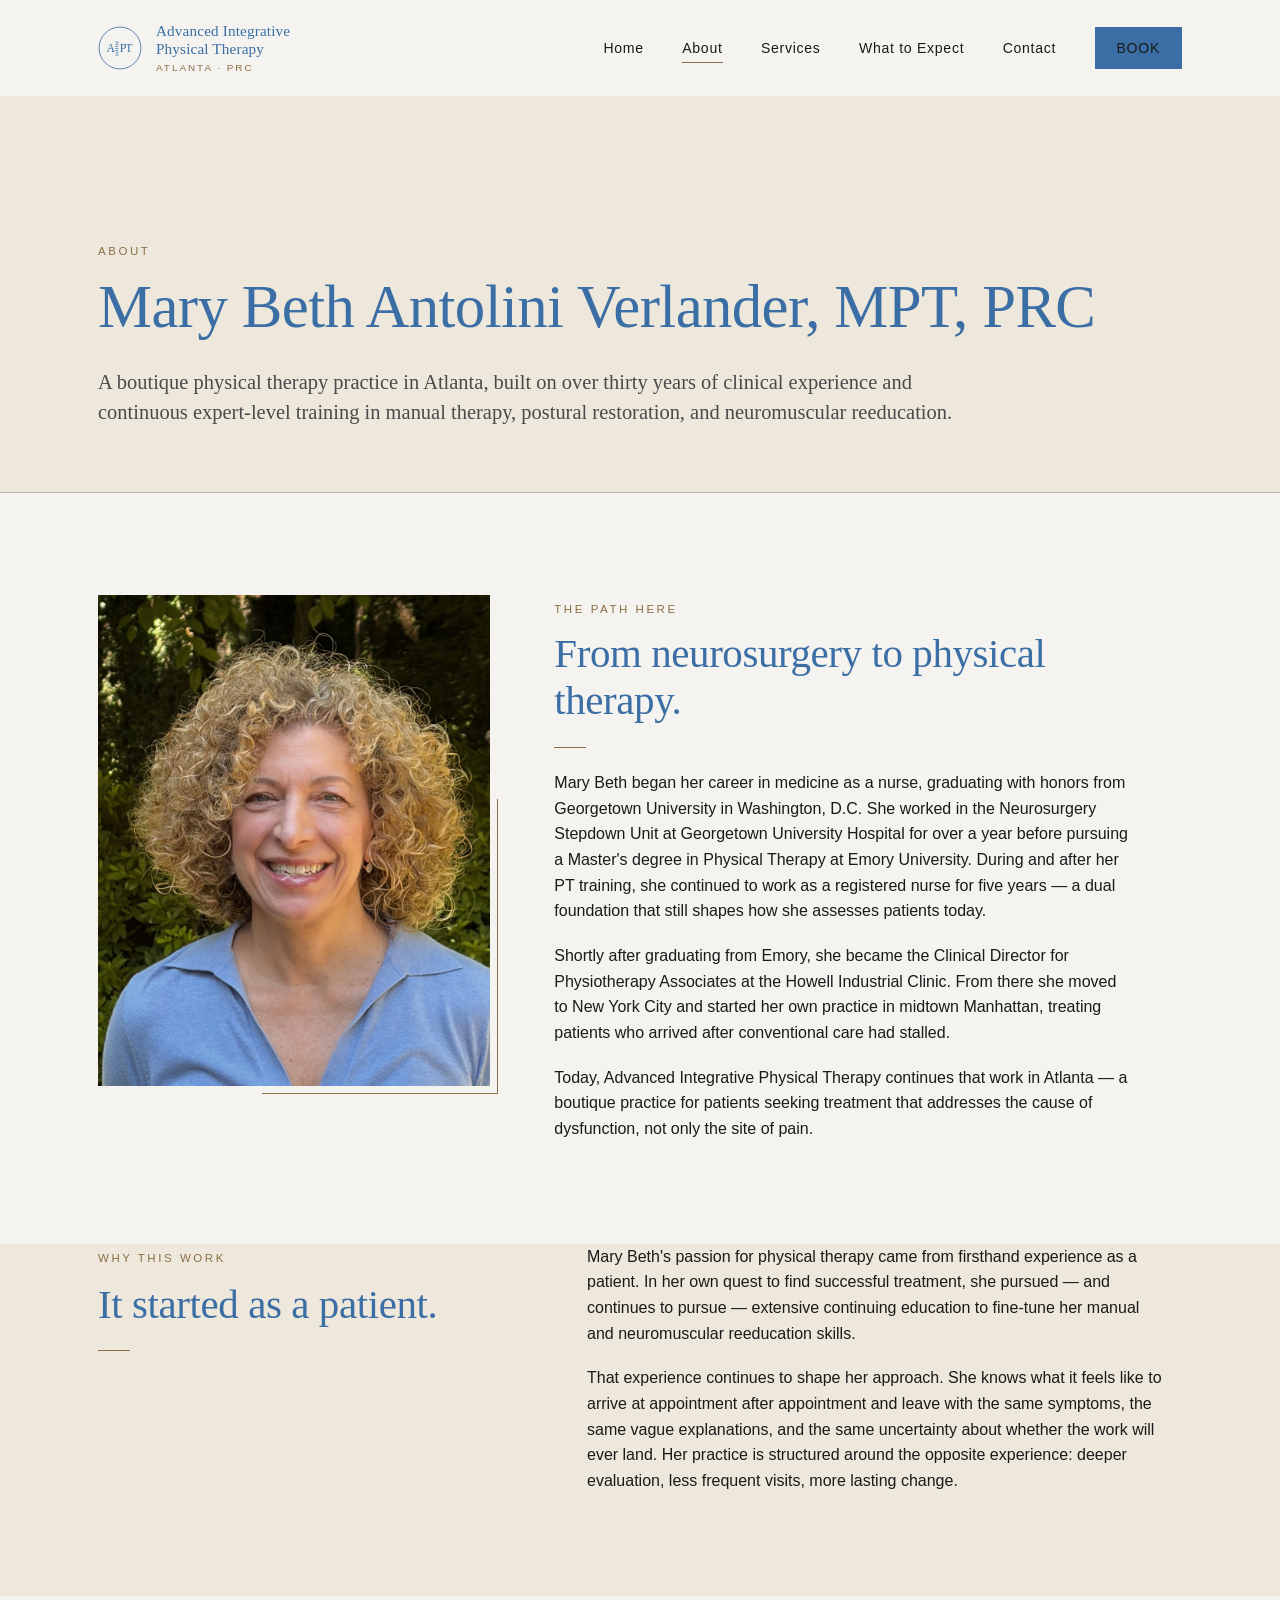
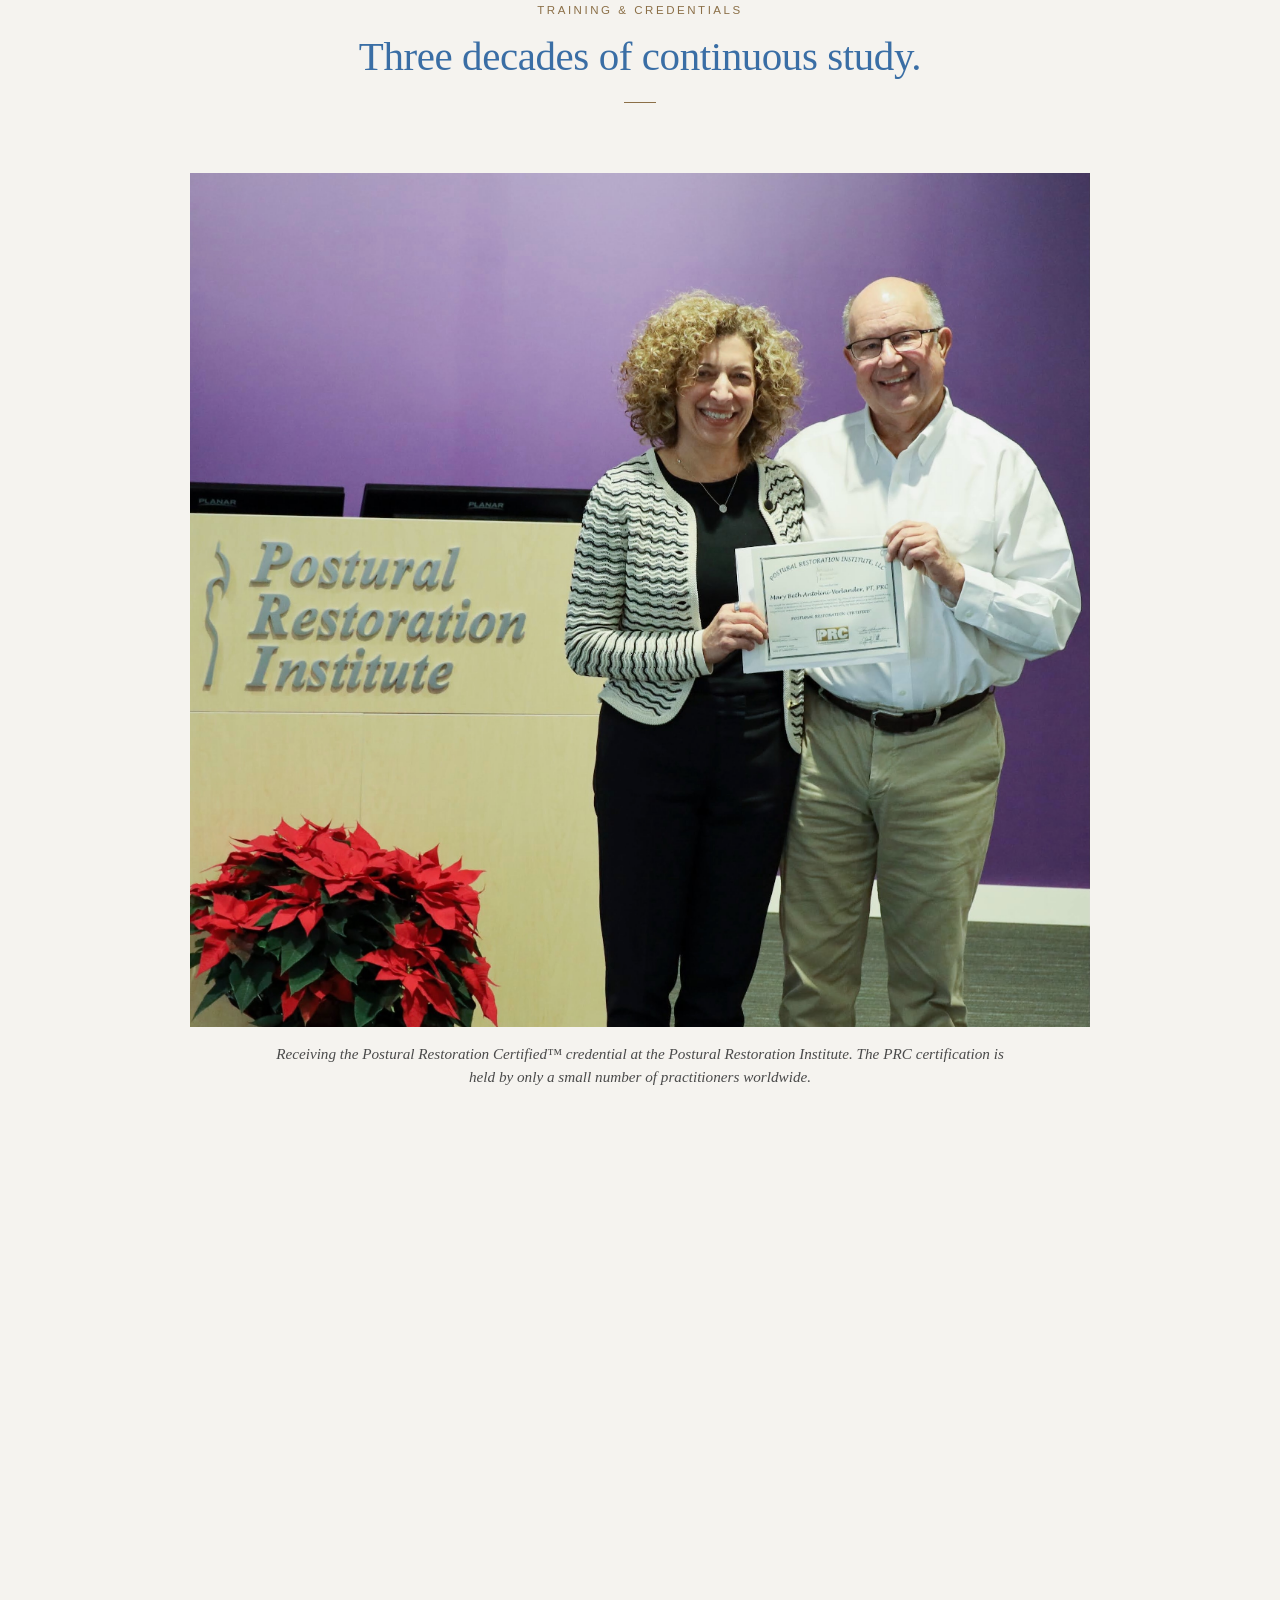
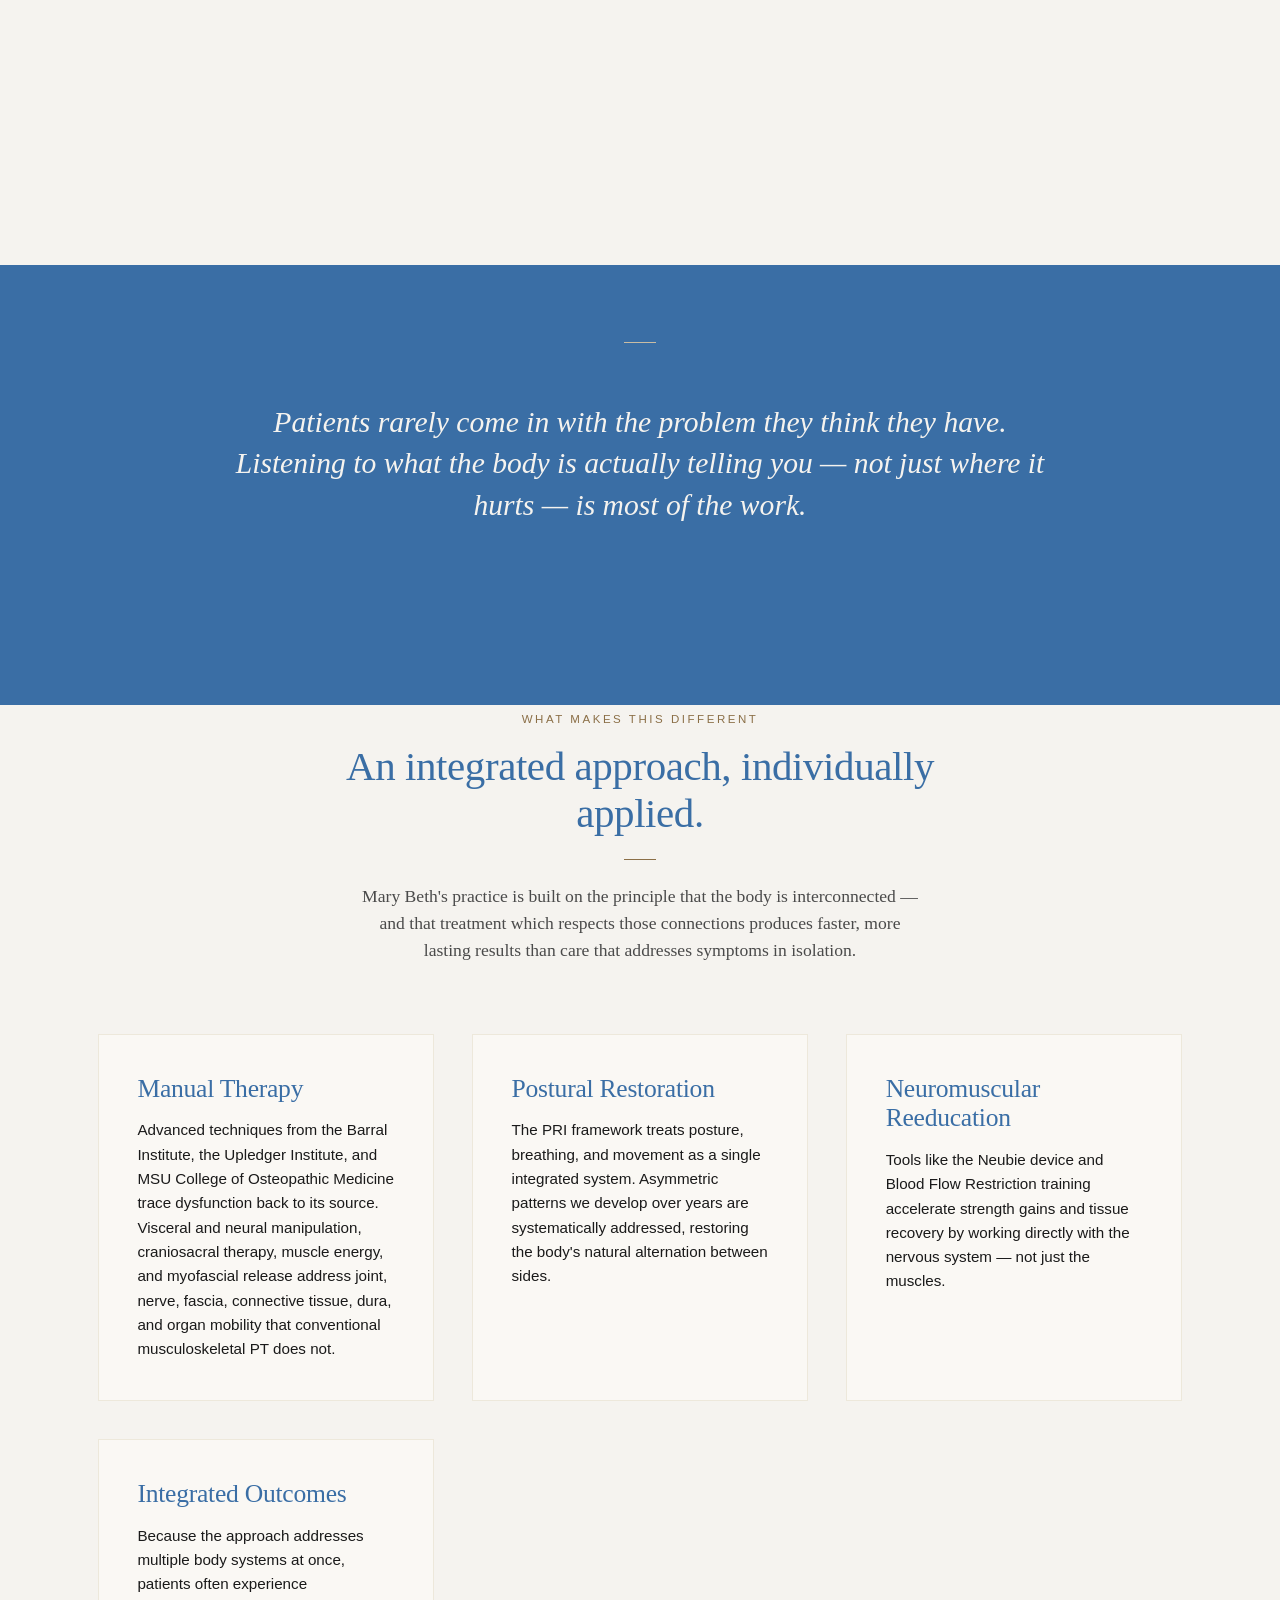
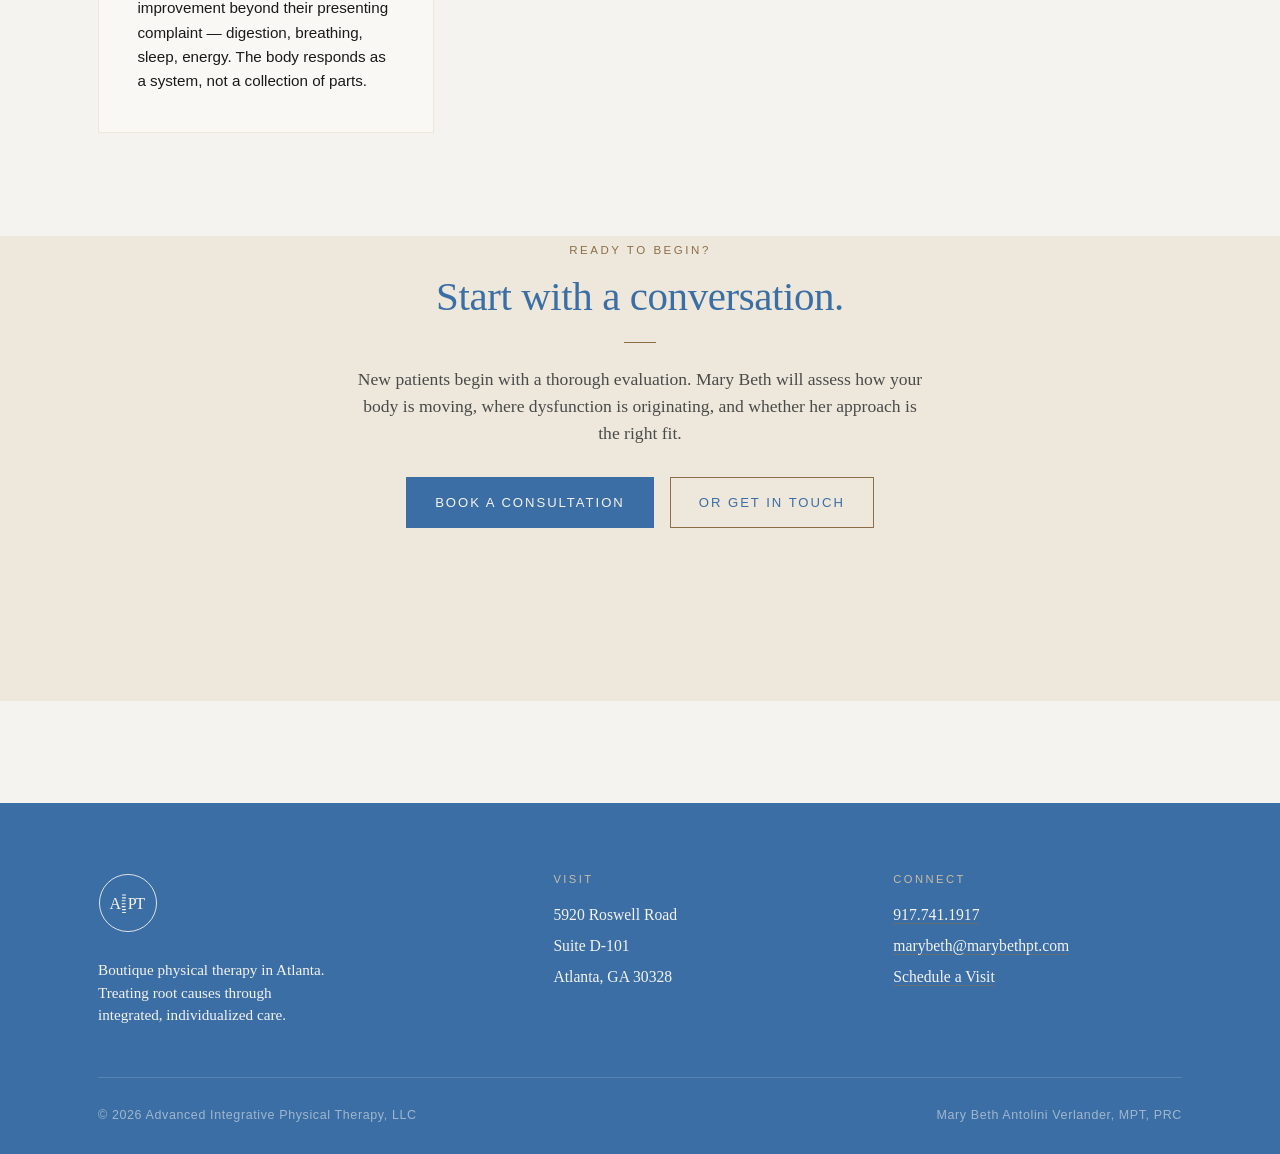
==== commit da1ba266: "Update about.html" ====
--- a/about.html
+++ b/about.html
@@ -56,7 +56,7 @@
     <div class="container">
       <span class="eyebrow">About</span>
       <h1>Mary Beth Antolini Verlander, MPT, PRC</h1>
-      <p class="lede">A boutique physical therapy practice in Atlanta, built on thirty years of clinical experience and continuous training in manual therapy, postural restoration, and neuromuscular reeducation.</p>
+      <p class="lede">A boutique physical therapy practice in Atlanta, built on over thirty years of clinical experience and continuous expert-level training in manual therapy, postural restoration, and neuromuscular reeducation.</p>
     </div>
   </section>
 
@@ -167,7 +167,7 @@
       <div class="cards-grid">
         <div class="card reveal">
           <h3>Manual Therapy</h3>
-          <p>Advanced techniques from the Barral Institute trace dysfunction back to its source — often somewhere distant from where the patient feels pain. Visceral and neural manipulation address fascia, connective tissue, and organ mobility that conventional musculoskeletal PT does not.</p>
+          <p>Advanced techniques from the Barral Institute, the Upledger Institute, and MSU College of Osteopathic Medicine trace dysfunction back to its source. Visceral and neural manipulation, craniosacral therapy, muscle energy, and myofascial release address joint, nerve, fascia, connective tissue, dura, and organ mobility that conventional musculoskeletal PT does not.</p>
         </div>
         <div class="card reveal">
           <h3>Postural Restoration</h3>
--- a/css/style.css
+++ b/css/style.css
@@ -425,6 +425,79 @@
   .two-col, .two-col-narrow { grid-template-columns: 1fr; gap: 40px; }
 }
 
+/* Story grid (portrait + bio) ============================================ */
+
+.story-grid {
+  display: grid;
+  grid-template-columns: minmax(0, 1fr) minmax(0, 1.6fr);
+  gap: clamp(36px, 5vw, 70px);
+  align-items: start;
+}
+
+.story-portrait {
+  margin: 0;
+  position: relative;
+}
+
+.story-portrait img {
+  display: block;
+  width: 100%;
+  height: auto;
+  aspect-ratio: 4 / 5;
+  object-fit: cover;
+  filter: saturate(0.92);
+}
+
+/* Bronze hairline accent in the bottom-right corner — echoes the
+   card seal aesthetic. */
+.story-portrait::after {
+  content: '';
+  position: absolute;
+  right: -8px;
+  bottom: -8px;
+  width: 60%;
+  height: 60%;
+  border-right: 1px solid var(--bronze);
+  border-bottom: 1px solid var(--bronze);
+  pointer-events: none;
+}
+
+.story-text .eyebrow { margin-bottom: 1em; }
+
+@media (max-width: 820px) {
+  .story-grid { grid-template-columns: 1fr; gap: 36px; }
+  .story-portrait img { aspect-ratio: 4 / 5; max-width: 360px; margin: 0 auto; }
+  .story-portrait::after { display: none; }
+}
+
+/* Feature image (with caption) =========================================== */
+
+.feature-image {
+  margin: 0 0 clamp(50px, 6vw, 80px) 0;
+  max-width: 900px;
+  margin-left: auto;
+  margin-right: auto;
+}
+
+.feature-image img {
+  display: block;
+  width: 100%;
+  height: auto;
+  filter: saturate(0.9);
+}
+
+.feature-image figcaption {
+  font-family: var(--serif);
+  font-size: 0.95rem;
+  font-style: italic;
+  font-weight: 300;
+  color: var(--charcoal);
+  text-align: center;
+  margin-top: 1em;
+  padding: 0 8%;
+  line-height: 1.55;
+}
+
 /* Card grids ============================================================== */
 
 .cards-grid {
